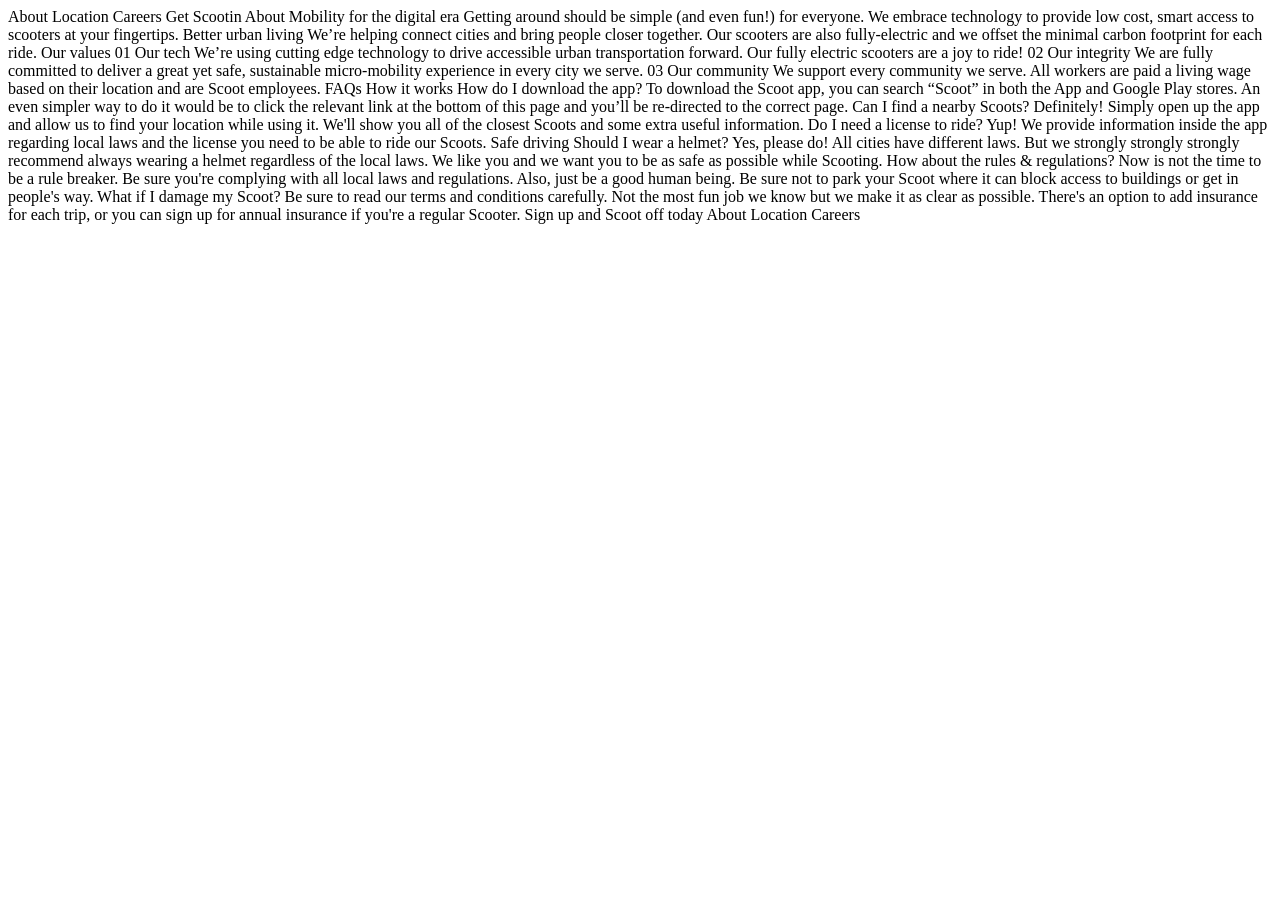
==== about.html @ 977e2e91 "Creating started files" ====
<!DOCTYPE html>
<html lang="en">
<head>
  <meta charset="UTF-8">
  <meta name="viewport" content="width=device-width, initial-scale=1.0">

  <link rel="icon" type="image/png" sizes="32x32" href="./images/favicon-32x32.png">
  
  <title>Frontend Mentor | Scoot About</title>
</head>
<body>

  About
  Location
  Careers

  Get Scootin



  About



  Mobility for the digital era

  Getting around should be simple (and even fun!) for everyone. We embrace technology to 
  provide low cost, smart access to scooters at your fingertips.

  Better urban living

  We’re helping connect cities and bring people closer together. Our scooters are also 
  fully-electric and we offset the minimal carbon footprint for each ride.



  Our values

  01
  Our tech
  We’re using cutting edge technology to drive accessible urban transportation forward. 
  Our fully electric scooters are a joy to ride!

  02
  Our integrity
  We are fully committed to deliver a great yet safe, sustainable micro-mobility experience 
  in every city we serve.

  03
  Our community
  We support every community we serve. All workers are paid a living wage based on their 
  location and are Scoot employees.



  FAQs

  How it works

  How do I download the app?

  To download the Scoot app, you can search “Scoot” in both the App and Google Play stores. 
  An even simpler way to do it would be to click the relevant link at the bottom of this 
  page and you’ll be re-directed to the correct page.

  Can I find a nearby Scoots?

  Definitely! Simply open up the app and allow us to find your location while using it. We'll 
  show you all of the closest Scoots and some extra useful information. 

  Do I need a license to ride?

  Yup! We provide information inside the app regarding local laws and the license you need to be 
  able to ride our Scoots.

  Safe driving

  Should I wear a helmet?

  Yes, please do! All cities have different laws. But we strongly strongly strongly recommend 
  always wearing a helmet regardless of the local laws. We like you and we want you to be as 
  safe as possible while Scooting.

  How about the rules & regulations?

  Now is not the time to be a rule breaker. Be sure you're complying with all local laws and 
  regulations. Also, just be a good human being. Be sure not to park your Scoot where it can 
  block access to buildings or get in people's way.

  What if I damage my Scoot?

  Be sure to read our terms and conditions carefully. Not the most fun job we know but we make 
  it as clear as possible. There's an option to add insurance for each trip, or you can sign 
  up for annual insurance if you're a regular Scooter.

  Sign up and Scoot off today



  About
  Location
  Careers

</body>
</html>
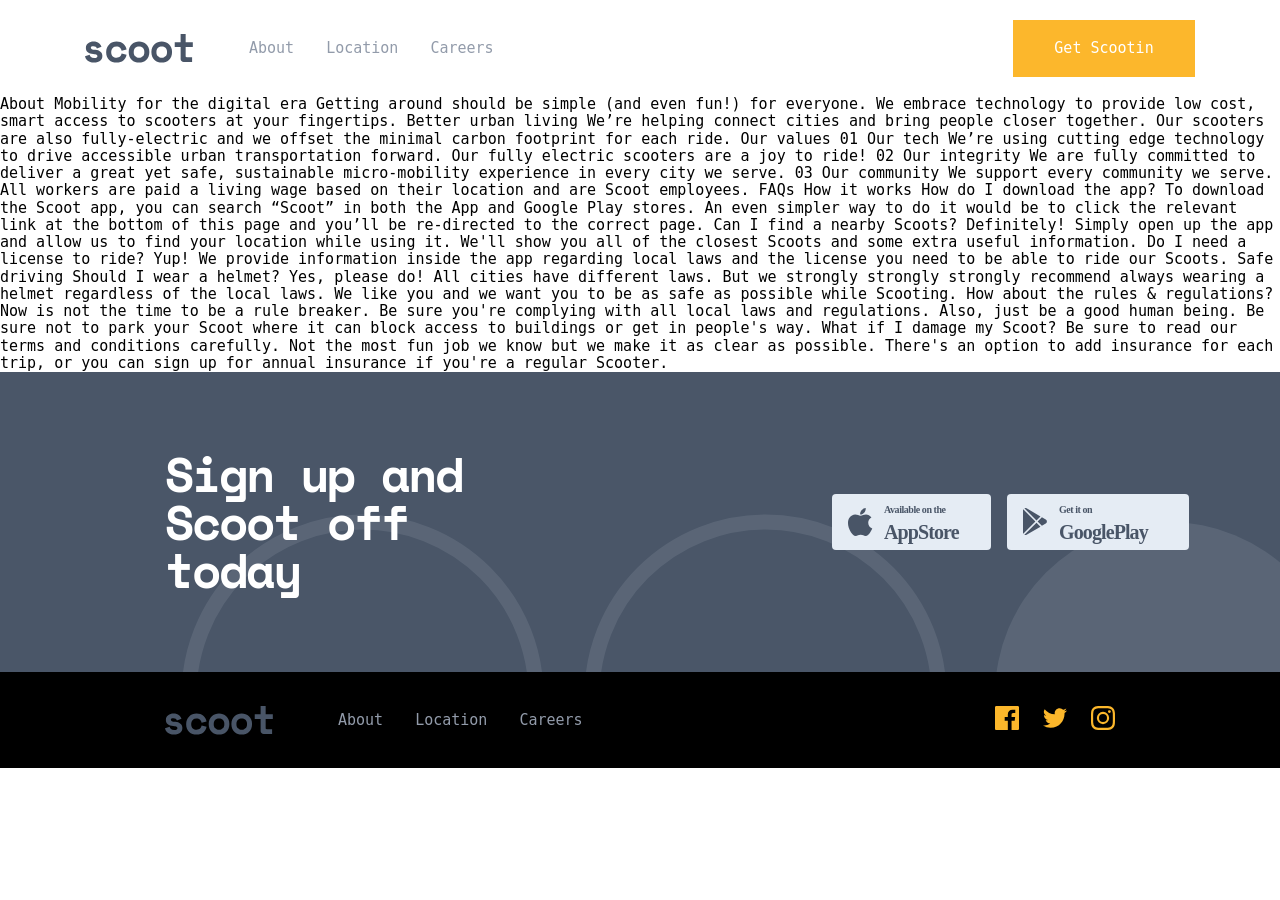
==== commit 0cae541f: "Created mobile version" ====
--- a/about.html
+++ b/about.html
@@ -1,105 +1,148 @@
-<!DOCTYPE html>
+<!doctype html>
 <html lang="en">
-<head>
-  <meta charset="UTF-8">
-  <meta name="viewport" content="width=device-width, initial-scale=1.0">
-
-  <link rel="icon" type="image/png" sizes="32x32" href="./images/favicon-32x32.png">
-  
-  <title>Frontend Mentor | Scoot About</title>
-</head>
-<body>
-
-  About
-  Location
-  Careers
-
-  Get Scootin
-
-
-
-  About
-
-
-
-  Mobility for the digital era
-
-  Getting around should be simple (and even fun!) for everyone. We embrace technology to 
-  provide low cost, smart access to scooters at your fingertips.
-
-  Better urban living
-
-  We’re helping connect cities and bring people closer together. Our scooters are also 
-  fully-electric and we offset the minimal carbon footprint for each ride.
-
-
-
-  Our values
-
-  01
-  Our tech
-  We’re using cutting edge technology to drive accessible urban transportation forward. 
-  Our fully electric scooters are a joy to ride!
-
-  02
-  Our integrity
-  We are fully committed to deliver a great yet safe, sustainable micro-mobility experience 
-  in every city we serve.
-
-  03
-  Our community
-  We support every community we serve. All workers are paid a living wage based on their 
-  location and are Scoot employees.
-
-
-
-  FAQs
-
-  How it works
-
-  How do I download the app?
-
-  To download the Scoot app, you can search “Scoot” in both the App and Google Play stores. 
-  An even simpler way to do it would be to click the relevant link at the bottom of this 
-  page and you’ll be re-directed to the correct page.
-
-  Can I find a nearby Scoots?
-
-  Definitely! Simply open up the app and allow us to find your location while using it. We'll 
-  show you all of the closest Scoots and some extra useful information. 
-
-  Do I need a license to ride?
-
-  Yup! We provide information inside the app regarding local laws and the license you need to be 
-  able to ride our Scoots.
-
-  Safe driving
-
-  Should I wear a helmet?
-
-  Yes, please do! All cities have different laws. But we strongly strongly strongly recommend 
-  always wearing a helmet regardless of the local laws. We like you and we want you to be as 
-  safe as possible while Scooting.
-
-  How about the rules & regulations?
-
-  Now is not the time to be a rule breaker. Be sure you're complying with all local laws and 
-  regulations. Also, just be a good human being. Be sure not to park your Scoot where it can 
-  block access to buildings or get in people's way.
-
-  What if I damage my Scoot?
-
-  Be sure to read our terms and conditions carefully. Not the most fun job we know but we make 
-  it as clear as possible. There's an option to add insurance for each trip, or you can sign 
-  up for annual insurance if you're a regular Scooter.
-
-  Sign up and Scoot off today
-
-
-
-  About
-  Location
-  Careers
-
-</body>
-</html>+  <head>
+    <meta charset="UTF-8" />
+    <meta name="viewport" content="width=device-width, initial-scale=1.0" />
+    <link
+      rel="icon"
+      type="image/png"
+      sizes="32x32"
+      href="./images/favicon-32x32.png"
+    />
+    <link rel="preconnect" href="https://fonts.googleapis.com" />
+    <link rel="preconnect" href="https://fonts.gstatic.com" crossorigin />
+    <link
+      href="https://fonts.googleapis.com/css2?family=Lexend+Deca:wght@100..900&family=Space+Mono:wght@700&display=swap"
+      rel="stylesheet"
+    />
+    <link
+      rel="icon"
+      type="image/png"
+      sizes="32x32"
+      href="./images/favicon-32x32.png"
+    />
+    <link rel="stylesheet" href="./css/normalize.css" />
+    <link rel="stylesheet" href="./css/style.css" />
+    <title>Frontend Mentor | Scoot About</title>
+  </head>
+  <body>
+    <header class="header container">
+      <button
+        id="open__button"
+        aria-label="open sidebar"
+        aria-expanded="false"
+        aria-controls="navbar"
+      >
+        <svg xmlns="http://www.w3.org/2000/svg" width="20" height="16">
+          <g fill="#FCB72B" fill-rule="evenodd">
+            <path
+              d="M0 0h19.692v3.692H0zM0 6.154h19.692v3.692H0zM0 12.308h19.692V16H0z"
+            />
+          </g>
+        </svg>
+      </button>
+      <button id="close__button" aria-label="close sidebar">
+        <svg xmlns="http://www.w3.org/2000/svg" width="18" height="18">
+          <g fill="#FCB72B" fill-rule="evenodd">
+            <path d="M3.19.733l13.923 13.924-2.61 2.61L.579 3.343z" />
+            <path d="M.579 14.657L14.503.733l2.61 2.61L3.19 17.267z" />
+          </g>
+        </svg>
+      </button>
+      <div class="header__logo">
+        <a href="index.html"
+          ><img src="./assets/logo.svg" alt="logo scoot"
+        /></a>
+      </div>
+      <nav id="navbar">
+        <ul>
+          <li><a href="about.html">About</a></li>
+          <li><a href="locations.html">Location</a></li>
+          <li><a href="careers.html">Careers</a></li>
+        </ul>
+        <button class="primary__btn">Get Scootin</button>
+      </nav>
+      <div id="overlay" aria-hidden="true"></div>
+    </header>
+    <main class="main">
+      About Mobility for the digital era Getting around should be simple (and
+      even fun!) for everyone. We embrace technology to provide low cost, smart
+      access to scooters at your fingertips. Better urban living We’re helping
+      connect cities and bring people closer together. Our scooters are also
+      fully-electric and we offset the minimal carbon footprint for each ride.
+      Our values 01 Our tech We’re using cutting edge technology to drive
+      accessible urban transportation forward. Our fully electric scooters are a
+      joy to ride! 02 Our integrity We are fully committed to deliver a great
+      yet safe, sustainable micro-mobility experience in every city we serve. 03
+      Our community We support every community we serve. All workers are paid a
+      living wage based on their location and are Scoot employees. FAQs How it
+      works How do I download the app? To download the Scoot app, you can search
+      “Scoot” in both the App and Google Play stores. An even simpler way to do
+      it would be to click the relevant link at the bottom of this page and
+      you’ll be re-directed to the correct page. Can I find a nearby Scoots?
+      Definitely! Simply open up the app and allow us to find your location
+      while using it. We'll show you all of the closest Scoots and some extra
+      useful information. Do I need a license to ride? Yup! We provide
+      information inside the app regarding local laws and the license you need
+      to be able to ride our Scoots. Safe driving Should I wear a helmet? Yes,
+      please do! All cities have different laws. But we strongly strongly
+      strongly recommend always wearing a helmet regardless of the local laws.
+      We like you and we want you to be as safe as possible while Scooting. How
+      about the rules & regulations? Now is not the time to be a rule breaker.
+      Be sure you're complying with all local laws and regulations. Also, just
+      be a good human being. Be sure not to park your Scoot where it can block
+      access to buildings or get in people's way. What if I damage my Scoot? Be
+      sure to read our terms and conditions carefully. Not the most fun job we
+      know but we make it as clear as possible. There's an option to add
+      insurance for each trip, or you can sign up for annual insurance if you're
+      a regular Scooter.
+      <section class="sign">
+        <h2>Sign up and Scoot off today</h2>
+        <div class="sign__images">
+          <img src="./assets/icons/app-store.svg" alt="app store" />
+          <img src="./assets/icons/google-play.svg" alt="google play" />
+        </div>
+      </section>
+    </main>
+    <footer class="footer">
+      <div class="footer__container">
+        <div class="footer__logo">
+          <a href="index.html"
+            ><img src="./assets/logo.svg" alt="logo scoot"
+          /></a>
+        </div>
+        <nav>
+          <ul>
+            <li><a href="about.html">About</a></li>
+            <li><a href="locations.html">Location</a></li>
+            <li><a href="careers.html">Careers</a></li>
+          </ul>
+        </nav>
+      </div>
+      <div class="footer__social">
+        <a href="#">
+          <svg xmlns="http://www.w3.org/2000/svg" width="24" height="24">
+            <path
+              fill="#FCB72B"
+              d="M22.675 0H1.325C.593 0 0 .593 0 1.325v21.351C0 23.407.593 24 1.325 24H12.82v-9.294H9.692v-3.622h3.128V8.413c0-3.1 1.893-4.788 4.659-4.788 1.325 0 2.463.099 2.795.143v3.24l-1.918.001c-1.504 0-1.795.715-1.795 1.763v2.313h3.587l-.467 3.622h-3.12V24h6.116c.73 0 1.323-.593 1.323-1.325V1.325C24 .593 23.407 0 22.675 0z"
+            /></svg
+        ></a>
+        <a href="#"
+          ><svg xmlns="http://www.w3.org/2000/svg" width="24" height="20">
+            <path
+              fill="#FCB72B"
+              d="M24 2.557a9.83 9.83 0 01-2.828.775A4.932 4.932 0 0023.337.608a9.864 9.864 0 01-3.127 1.195A4.916 4.916 0 0016.616.248c-3.179 0-5.515 2.966-4.797 6.045A13.978 13.978 0 011.671 1.149a4.93 4.93 0 001.523 6.574 4.903 4.903 0 01-2.229-.616c-.054 2.281 1.581 4.415 3.949 4.89a4.935 4.935 0 01-2.224.084 4.928 4.928 0 004.6 3.419A9.9 9.9 0 010 17.54a13.94 13.94 0 007.548 2.212c9.142 0 14.307-7.721 13.995-14.646A10.025 10.025 0 0024 2.557z"
+            /></svg
+        ></a>
+        <a href="#"
+          ><svg xmlns="http://www.w3.org/2000/svg" width="24" height="24">
+            <path
+              fill="#FCB72B"
+              d="M12 2.163c3.204 0 3.584.012 4.85.07 3.252.148 4.771 1.691 4.919 4.919.058 1.265.069 1.645.069 4.849 0 3.205-.012 3.584-.069 4.849-.149 3.225-1.664 4.771-4.919 4.919-1.266.058-1.644.07-4.85.07-3.204 0-3.584-.012-4.849-.07-3.26-.149-4.771-1.699-4.919-4.92-.058-1.265-.07-1.644-.07-4.849 0-3.204.013-3.583.07-4.849.149-3.227 1.664-4.771 4.919-4.919 1.266-.057 1.645-.069 4.849-.069zM12 0C8.741 0 8.333.014 7.053.072 2.695.272.273 2.69.073 7.052.014 8.333 0 8.741 0 12c0 3.259.014 3.668.072 4.948.2 4.358 2.618 6.78 6.98 6.98C8.333 23.986 8.741 24 12 24c3.259 0 3.668-.014 4.948-.072 4.354-.2 6.782-2.618 6.979-6.98.059-1.28.073-1.689.073-4.948 0-3.259-.014-3.667-.072-4.947-.196-4.354-2.617-6.78-6.979-6.98C15.668.014 15.259 0 12 0zm0 5.838a6.162 6.162 0 100 12.324 6.162 6.162 0 000-12.324zM12 16a4 4 0 110-8 4 4 0 010 8zm6.406-11.845a1.44 1.44 0 100 2.881 1.44 1.44 0 000-2.881z"
+            /></svg
+        ></a>
+      </div>
+    </footer>
+    <script src="app.js" defer></script>
+  </body>
+</html>
--- a/css/style.css
+++ b/css/style.css
@@ -0,0 +1,716 @@
+:root {
+  --neutral-0: hsl(0, 0%, 100%);
+  --neutral-300: hsl(0, 0%, 85%);
+  --neutral-950: hsl(0, 0%, 0%);
+  --slate-50: hsl(214, 37%, 96%);
+  --slate-100: hsl(212, 41%, 93%);
+  --slate-400: hsl(217, 12%, 62%);
+  --slate-600: hsl(216, 17%, 35%);
+  --slate-700: hsl(215, 14%, 23%);
+  --amber-50: hsl(39, 100%, 94%);
+  --amber-40: hsl(40, 97%, 58%);
+  --navy: hsl(223, 31%, 27%);
+}
+.space-mono-bold {
+  font-family: "Space Mono", monospace;
+  font-weight: 700;
+  font-style: normal;
+}
+.lexend-deca-regular {
+  font-family: "Lexend Deca", sans-serif;
+  font-optical-sizing: auto;
+  font-weight: 400;
+  font-style: normal;
+}
+html {
+  box-sizing: border-box;
+}
+*,
+::after,
+::before {
+  box-sizing: inherit;
+}
+body {
+  margin: 0;
+  padding: 0;
+  font-family: "Space Mono", monospace;
+  background: var(--neutral-0);
+  font-size: 0.9375rem;
+}
+img {
+  /* To keep the width of the image from going beyond the screen */
+  max-width: 100%;
+  display: block;
+}
+ul {
+  margin-block: 0;
+  padding-inline-start: 0;
+}
+body,
+h1,
+h2,
+h3,
+h4,
+h5,
+h6,
+p {
+  margin: 0;
+}
+button {
+  padding: 0;
+  border: none;
+  outline: none;
+  background: transparent;
+  cursor: pointer;
+}
+li {
+  list-style-type: none;
+}
+a {
+  text-decoration: none;
+}
+h2 {
+  font-size: clamp(32px, calc(1rem + 4.6vw), 48px);
+  line-height: 100%;
+  letter-spacing: -2px;
+}
+.container {
+  box-sizing: border-box;
+  max-width: 1130px;
+  margin-inline: auto;
+  padding-inline: 10px;
+}
+.primary__btn {
+  width: 182px;
+  height: 57px;
+  display: flex;
+  flex-direction: row;
+  justify-content: center;
+  align-items: center;
+  background: var(--amber-40);
+  font-size: 15px;
+  line-height: 165%;
+  color: var(--neutral-0);
+  transition:
+    border 450ms ease-in-out,
+    background 450ms ease,
+    color 450ms ease-in;
+  &:hover {
+    border: 3px solid var(--amber-40);
+    background: transparent;
+    color: var(--amber-40);
+  }
+}
+.header {
+  display: flex;
+  align-items: center;
+  column-gap: 56px;
+  padding-block: 19.5px;
+  #open__button,
+  #close__button {
+    display: none;
+  }
+  nav {
+    display: flex;
+    align-items: center;
+    /* заставит навигацию занять все свободное место */
+    flex-grow: 1;
+    ul {
+      list-style: none;
+      display: flex;
+      align-items: center;
+      column-gap: 32px;
+      a {
+        line-height: 165%;
+        color: var(--slate-400);
+        transition: color 350ms ease-in-out;
+        &:hover {
+          color: var(--amber-40);
+        }
+      }
+    }
+    .primary__btn {
+      margin-inline-start: auto;
+    }
+  }
+  #overlay {
+    background: var(--slate-700);
+    opacity: 0.8;
+    position: fixed;
+    inset: 0;
+    z-index: 9;
+    display: none;
+  }
+}
+.main {
+  .hero {
+    max-width: 1440px;
+    min-height: 650px;
+    margin-inline: auto;
+    display: grid;
+    /* Заставляем картинку и контент занимать
+    одну и ту же область друг над другом */
+    grid-template-areas: "hero";
+    position: relative;
+    overflow: hidden;
+    &::after {
+      position: absolute;
+      content: "";
+      background-image: url("../assets/patterns/white-circles.svg");
+      background-repeat: no-repeat;
+      width: 452px;
+      height: 151px;
+      bottom: 100px;
+      right: -255px;
+    }
+    picture {
+      grid-area: hero;
+      width: 100%;
+      height: 100%;
+      img {
+        width: 100%;
+        height: 100%;
+        object-fit: cover;
+      }
+    }
+    div {
+      grid-area: hero;
+      width: 500px;
+      /* контент всегда поверх картинки */
+      z-index: 2;
+      text-align: start;
+      color: var(--neutral-0);
+      margin: 150px 0 150px 165px;
+      position: relative;
+      &::before {
+        position: absolute;
+        content: "";
+        background-image: url("../assets/patterns/line.svg");
+        width: 203px;
+        height: 15px;
+        bottom: 150px;
+        left: -165px;
+      }
+      &::after {
+        position: absolute;
+        content: "";
+        background-image: url("../assets/patterns/right-arrow.svg");
+        width: 452px;
+        height: 151px;
+        bottom: 20px;
+        left: 560px;
+      }
+      h1 {
+        font-size: clamp(40px, calc(0.592rem + 4.588vw), 56px);
+        line-height: 100%;
+        letter-spacing: -2.5px;
+        margin-block-end: 40px;
+      }
+      p {
+        width: 500px;
+        line-height: 165%;
+        padding-inline-start: 95px;
+        margin-block-end: 40px;
+      }
+      .primary__btn {
+        margin-inline-start: 95px;
+      }
+    }
+  }
+  .services {
+    margin-block: 160px 203px;
+    position: relative;
+    &::after {
+      position: absolute;
+      content: "";
+      width: 975px;
+      height: 15px;
+      background-color: var(--slate-100);
+      top: 40px;
+      left: 0;
+    }
+    .services__block {
+      display: flex;
+      align-items: center;
+      column-gap: 30px;
+      li {
+        width: 350px;
+        min-height: 288px;
+        display: flex;
+        flex-direction: column;
+        align-items: flex-start;
+        row-gap: 40px;
+        z-index: 2;
+        div {
+          h4 {
+            font-size: 24px;
+            line-height: 115%;
+            letter-spacing: -1px;
+            color: var(--slate-600);
+            margin-block-end: 24px;
+          }
+          p {
+            line-height: 165%;
+            color: var(--slate-400);
+          }
+        }
+      }
+    }
+  }
+  .functions {
+    max-width: 1440px;
+    width: 100%;
+    margin: 0 auto 160px auto;
+    display: flex;
+    flex-direction: column;
+    row-gap: 160px;
+    .functions-content {
+      h2 {
+        color: var(--slate-600);
+        margin-block-end: 24px;
+      }
+      p {
+        line-height: 165%;
+        color: var(--slate-400);
+        margin-block-end: 40px;
+      }
+    }
+    img {
+      width: 445px;
+      height: 445px;
+      border-radius: 50%;
+    }
+    .functions__app {
+      position: relative;
+      background-image: url("../assets/patterns/circle.svg");
+      background-repeat: no-repeat;
+      background-position: 135% 50%;
+      overflow: hidden;
+      &::after {
+        position: absolute;
+        content: "";
+        width: 734px;
+        height: 138px;
+        background-image: url("../assets/patterns/left-downward-arrow.svg");
+        background-repeat: no-repeat;
+        bottom: 20px;
+        right: 0;
+      }
+      .functions__app-content {
+        display: flex;
+        align-items: center;
+        flex-direction: row-reverse;
+        column-gap: 220px;
+      }
+    }
+    .functions__coming {
+      position: relative;
+      background-image: url("../assets/patterns/circle.svg");
+      background-repeat: no-repeat;
+      background-position: -35% 50%;
+      overflow: hidden;
+      &::before {
+        position: absolute;
+        content: "";
+        width: 735px;
+        height: 138px;
+        background-image: url("../assets/patterns/right-arrow.svg");
+        background-repeat: no-repeat;
+        top: 0;
+        left: -105px;
+      }
+      .functions__coming-content {
+        display: flex;
+        align-items: center;
+        column-gap: 220px;
+      }
+    }
+    .functions__payments {
+      position: relative;
+      background-image: url("../assets/patterns/circle.svg");
+      background-repeat: no-repeat;
+      background-position: 135% 50%;
+      overflow: hidden;
+      &::before {
+        position: absolute;
+        content: "";
+        width: 741px;
+        height: 151px;
+        background-image: url("../assets/patterns/left-downward-arrow.svg");
+        background-repeat: no-repeat;
+        top: 75px;
+        right: -380px;
+      }
+      .functions__payments-content {
+        display: flex;
+        align-items: center;
+        flex-direction: row-reverse;
+        column-gap: 220px;
+      }
+    }
+  }
+  .sign {
+    max-width: 1440px;
+    width: 100%;
+    margin: 0 auto;
+    display: flex;
+    align-items: center;
+    column-gap: 338px;
+    height: 300px;
+    background-color: var(--slate-600);
+    padding-inline: 165px;
+    background-image: url("../assets/patterns/semi-circles.svg");
+    background-repeat: no-repeat;
+    background-position: 150% 100%;
+    h2 {
+      width: 415px;
+      color: var(--neutral-0);
+    }
+    .sign__images {
+      display: flex;
+      align-items: center;
+      column-gap: 16px;
+    }
+  }
+}
+.footer {
+  max-width: 1440px;
+  width: 100%;
+  margin: 0 auto;
+  background-color: var(--neutral-950);
+  display: flex;
+  align-items: center;
+  justify-content: space-between;
+  padding-block: 33.72px;
+  padding-inline: 165px;
+  .footer__container {
+    display: flex;
+    align-items: center;
+    column-gap: 65px;
+    ul {
+      display: flex;
+      align-items: center;
+      column-gap: 32px;
+      a {
+        line-height: 165%;
+        color: var(--slate-400);
+        transition: color 350ms ease-in-out;
+        &:hover {
+          color: var(--amber-40);
+        }
+      }
+    }
+  }
+  .footer__social {
+    display: flex;
+    align-items: center;
+    column-gap: 24px;
+  }
+}
+/* 768px */
+@media (max-width: 48rem) {
+  .container {
+    max-width: 709px;
+  }
+  .main {
+    .hero {
+      &::after {
+        bottom: -45px;
+      }
+      picture {
+        width: 768px;
+        height: 650px;
+        img {
+          width: 768px;
+          height: 650px;
+        }
+      }
+      div {
+        margin: 0;
+        align-self: center;
+        justify-self: center;
+        &::before {
+          display: none;
+        }
+        &::after {
+          left: -250px;
+          bottom: -160px;
+        }
+        h1 {
+          text-align: center;
+          margin-block-end: 24px;
+        }
+        p {
+          max-width: 573px;
+          text-align: center;
+          padding-inline-start: 0;
+          margin-block-end: 32px;
+        }
+        .primary__btn {
+          margin-inline: auto;
+        }
+      }
+    }
+    .services {
+      margin: 0;
+      padding-block: 122px 129px;
+      &::after {
+        width: 15px;
+        height: 513px;
+        left: 125px;
+        top: 0;
+      }
+      .services__block {
+        flex-direction: column;
+        gap: 40px 0;
+        li {
+          width: 573px;
+          min-height: 127px;
+          flex-direction: row;
+          gap: 0 80px;
+        }
+      }
+    }
+    .functions {
+      row-gap: 125px;
+      .functions-content {
+        max-width: 573px;
+        text-align: center;
+        h2 {
+          margin-block-end: 40px;
+        }
+        .primary__btn {
+          margin: 0 auto;
+        }
+      }
+      .functions__app {
+        background-position: 215% 0;
+        &::after {
+          bottom: 0;
+          top: 300px;
+        }
+        .functions__app-content {
+          flex-direction: column;
+          gap: 64px 0;
+        }
+      }
+      .functions__coming {
+        background-position: -125% 0;
+        .functions__coming-content {
+          flex-direction: column;
+          gap: 64px 0;
+        }
+      }
+      .functions__payments {
+        background-position: 215% 0;
+        .functions__payments-content {
+          flex-direction: column;
+          gap: 64px 0;
+        }
+      }
+    }
+    .sign {
+      flex-direction: column;
+      gap: 40px 0;
+      padding-block: 54px;
+      background-position: 50% 100%;
+      h2 {
+        text-align: center;
+      }
+    }
+  }
+  .footer {
+    padding-inline: 39.5px;
+    .footer__container {
+      column-gap: 59px;
+    }
+  }
+}
+/* 420px */
+@media (max-width: 26.25rem) {
+  .container {
+    max-width: 331px;
+  }
+  .header {
+    /* display: flex;
+    justify-content: space-between;
+    align-items: center;
+    column-gap: 0; */
+    column-gap: 0;
+    /* position: relative;
+    z-index: 11; */
+    #open__button {
+      display: block;
+      /* Занимает 1 часть пространства слева */
+      /* flex: 1; */
+      /* Становится первым визуально */
+      /* order: 1; */
+      /* Выравнивание иконки внутри своей зоны */
+      /* text-align: left; */
+      /* background: none; */
+      /* border: none; */
+    }
+    .header__logo {
+      /* Занимает 1 часть пространства по центру */
+      flex: 1;
+      /* Становится вторым визуально */
+      /* order: 2; */
+      display: flex;
+      /* Центрируем само лого внутри зоны */
+      justify-content: center;
+    }
+    nav {
+      position: fixed;
+      top: 0;
+      left: -100%;
+      /* right: -100%; */
+      flex-direction: column;
+      /* Чтобы элементы могли растягиваться по ширине */
+      align-items: stretch;
+      /* Пример высоты за вычетом шапки */
+      height: 600px;
+      padding: 60px 32px 24px;
+      z-index: 10;
+      background: var(--slate-700);
+      ul {
+        flex-direction: column;
+        gap: 24px 0;
+        align-items: flex-start;
+        li {
+          a {
+            font-size: 18px;
+            line-height: 135%;
+            letter-spacing: -0.803571px;
+            color: var(--slate-100);
+          }
+        }
+      }
+      .primary__btn {
+        width: 152px;
+        /* Сбрасываем горизонтальный авто-отступ */
+        margin-inline-start: 0;
+        /* Толкает кнопку к самому низу мобильного меню */
+        margin-block-start: auto;
+        /* Центрируем кнопку по горизонтали, если нужно */
+        margin-inline: auto;
+      }
+    }
+    nav.show {
+      top: 68px;
+      left: 0;
+      & ~ #overlay {
+        height: 600px;
+        margin-block-start: 68px;
+        display: block;
+      }
+    }
+    #open__button:has(~ .show) {
+      display: none;
+    }
+    #close__button:has(~ .show) {
+      display: block;
+      /* margin-inline-end: auto; */
+    }
+  }
+  .main {
+    .hero {
+      &::after {
+        display: none;
+      }
+      picture {
+        width: 375px;
+        img {
+          width: 375px;
+        }
+      }
+      div {
+        &::after {
+          left: -330px;
+          bottom: -140px;
+        }
+      }
+    }
+    .services {
+      padding-block: 116px 114px;
+      &::after {
+        display: none;
+      }
+      .services__block {
+        row-gap: 48px;
+        li {
+          width: 311px;
+          align-items: center;
+          flex-direction: column;
+          img {
+            width: 56px;
+            height: 56px;
+            margin-block-end: 24px;
+          }
+          div {
+            text-align: center;
+            h4 {
+              margin-block-end: 30px;
+            }
+          }
+        }
+      }
+    }
+    .functions {
+      row-gap: 56px;
+      margin-block-end: 116px;
+      img {
+        width: 311px;
+        height: 311px;
+      }
+      .functions-content {
+        h2 {
+          margin-block-end: 32px;
+        }
+        p {
+          margin-block-end: 32px;
+        }
+      }
+      .functions__app {
+        background-image: none;
+        &::after {
+          right: 0;
+          left: 40px;
+          top: 170px;
+        }
+      }
+      .functions__coming {
+        background-image: none;
+        &::before {
+          left: -195px;
+        }
+      }
+      .functions__payments {
+        background-image: none;
+        &::before {
+          top: 5px;
+          right: -485px;
+        }
+      }
+    }
+    .sign {
+      height: 320px;
+      background-position: 80% 100%;
+      padding-inline: 0;
+      h2 {
+        width: 311px;
+      }
+    }
+  }
+  .footer {
+    flex-direction: column;
+    row-gap: 88px;
+    .footer__container {
+      flex-direction: column;
+      gap: 44px 0;
+      ul {
+        flex-direction: column;
+        gap: 16px 0;
+      }
+    }
+  }
+}
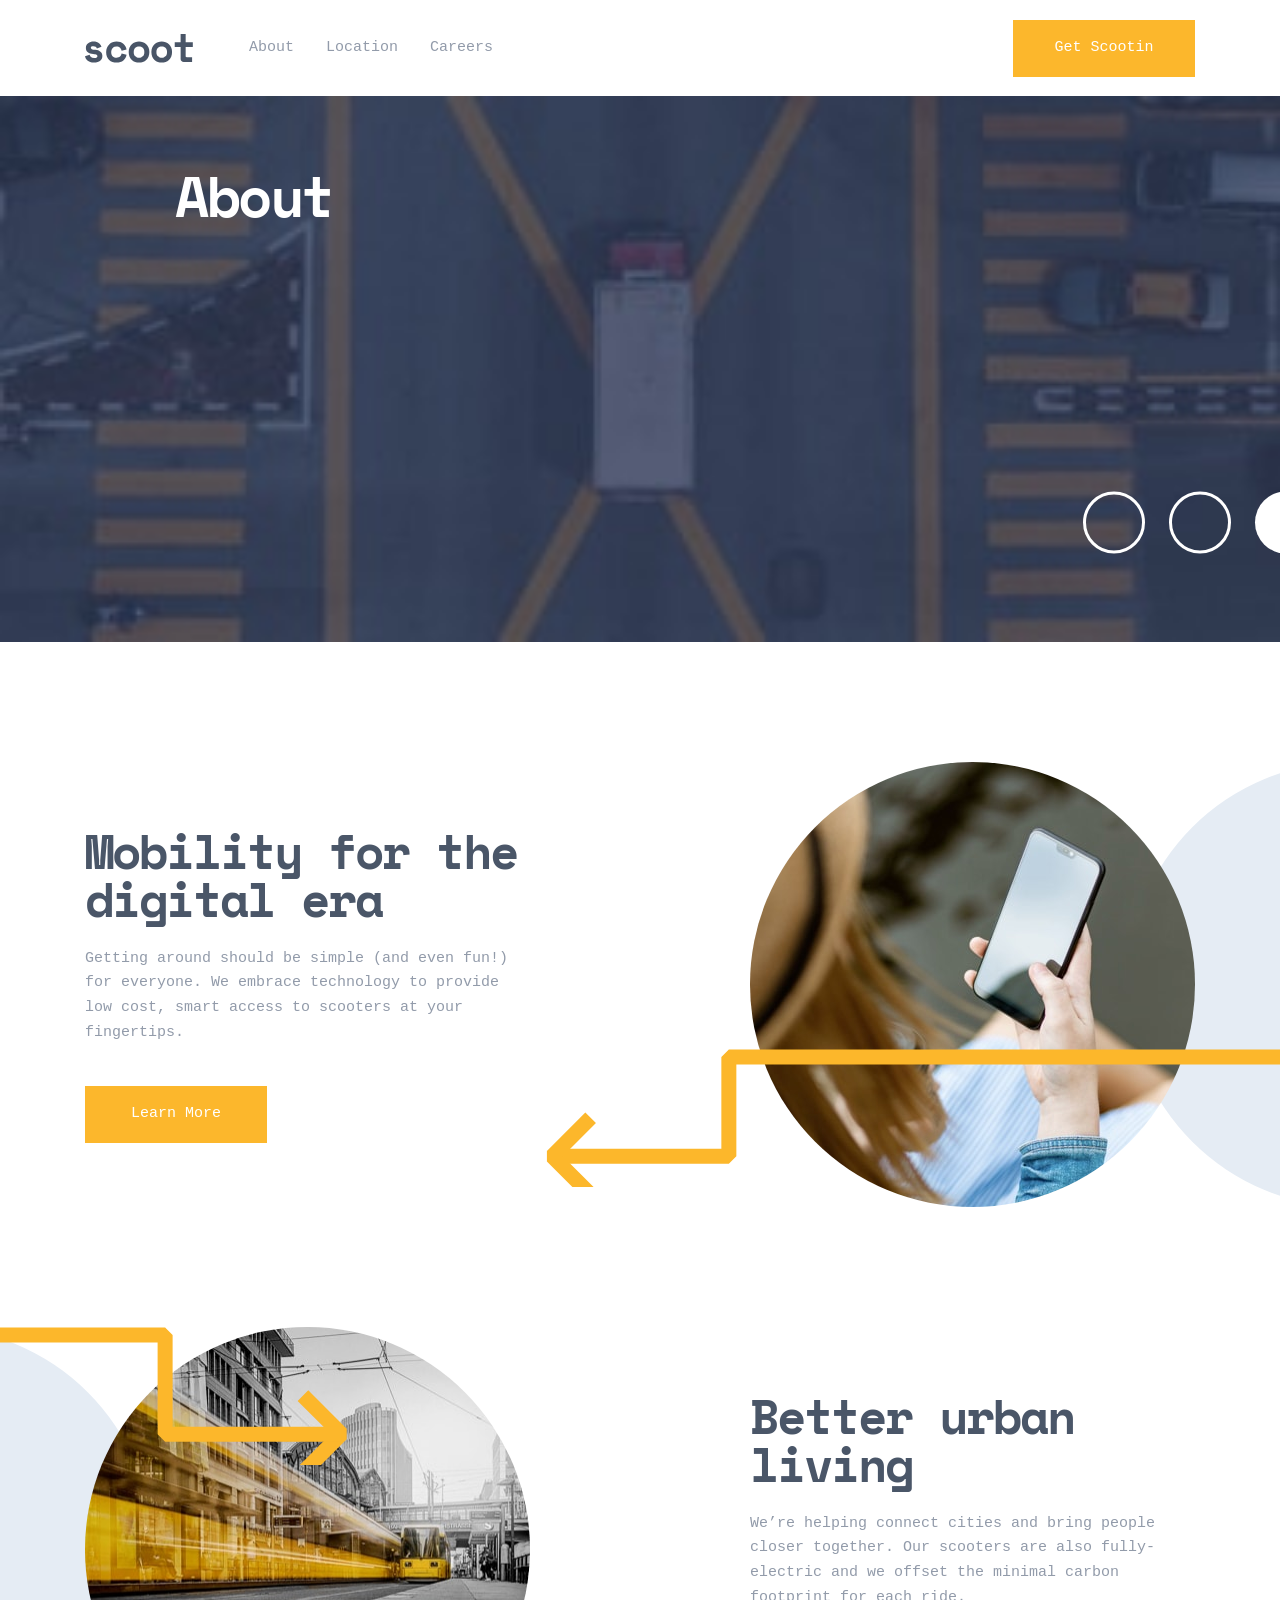
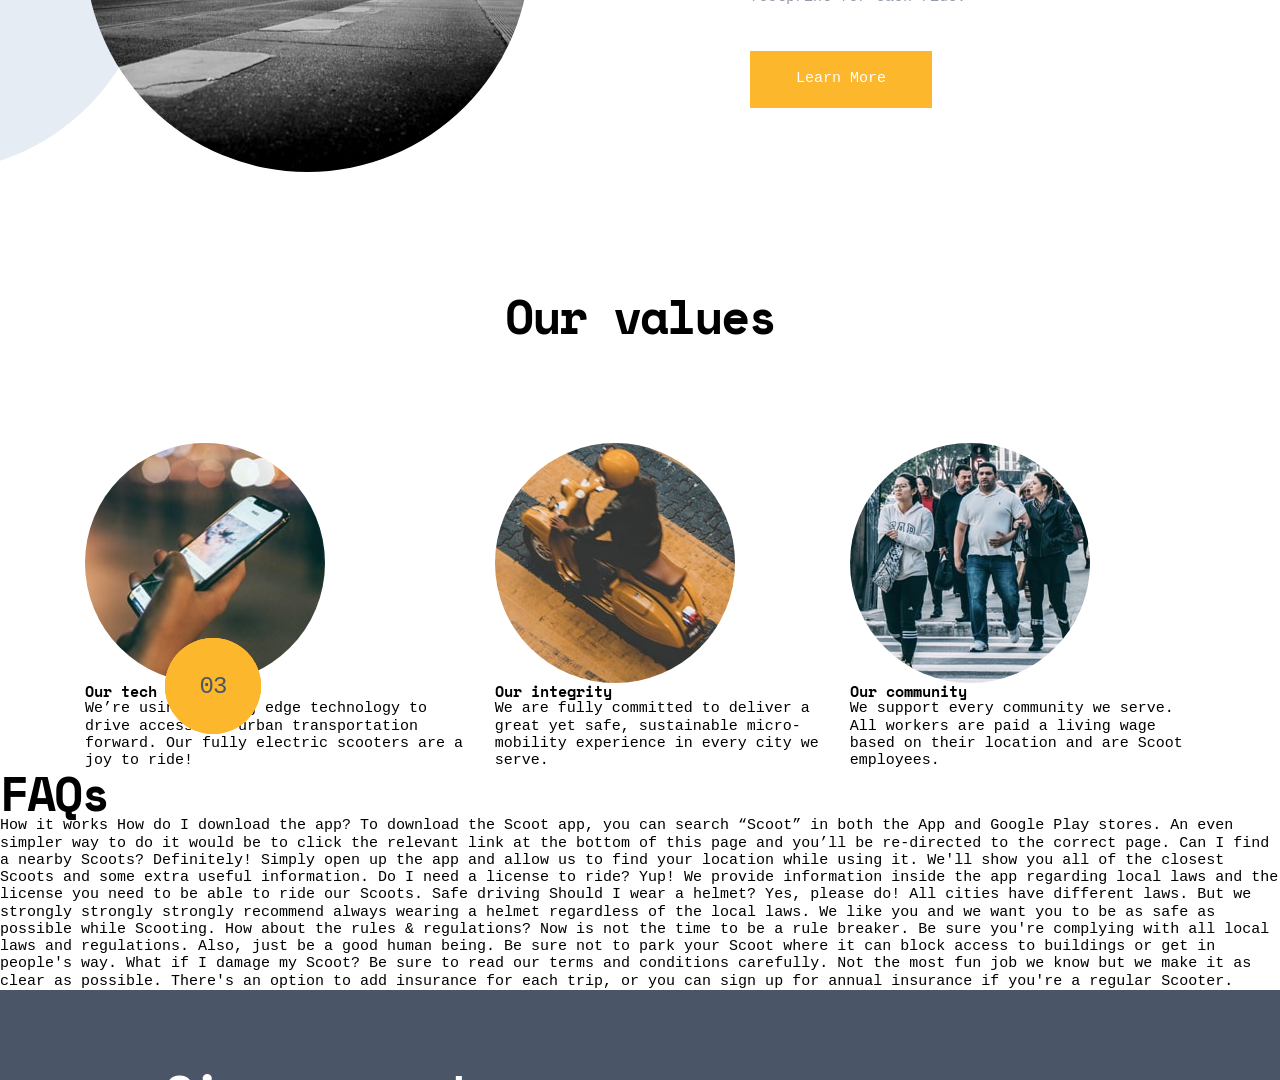
==== commit 41d35a73: "Started about pages" ====
--- a/about.html
+++ b/about.html
@@ -65,37 +65,106 @@
       <div id="overlay" aria-hidden="true"></div>
     </header>
     <main class="main">
-      About Mobility for the digital era Getting around should be simple (and
-      even fun!) for everyone. We embrace technology to provide low cost, smart
-      access to scooters at your fingertips. Better urban living We’re helping
-      connect cities and bring people closer together. Our scooters are also
-      fully-electric and we offset the minimal carbon footprint for each ride.
-      Our values 01 Our tech We’re using cutting edge technology to drive
-      accessible urban transportation forward. Our fully electric scooters are a
-      joy to ride! 02 Our integrity We are fully committed to deliver a great
-      yet safe, sustainable micro-mobility experience in every city we serve. 03
-      Our community We support every community we serve. All workers are paid a
-      living wage based on their location and are Scoot employees. FAQs How it
-      works How do I download the app? To download the Scoot app, you can search
-      “Scoot” in both the App and Google Play stores. An even simpler way to do
-      it would be to click the relevant link at the bottom of this page and
-      you’ll be re-directed to the correct page. Can I find a nearby Scoots?
-      Definitely! Simply open up the app and allow us to find your location
-      while using it. We'll show you all of the closest Scoots and some extra
-      useful information. Do I need a license to ride? Yup! We provide
-      information inside the app regarding local laws and the license you need
-      to be able to ride our Scoots. Safe driving Should I wear a helmet? Yes,
-      please do! All cities have different laws. But we strongly strongly
-      strongly recommend always wearing a helmet regardless of the local laws.
-      We like you and we want you to be as safe as possible while Scooting. How
-      about the rules & regulations? Now is not the time to be a rule breaker.
-      Be sure you're complying with all local laws and regulations. Also, just
-      be a good human being. Be sure not to park your Scoot where it can block
-      access to buildings or get in people's way. What if I damage my Scoot? Be
-      sure to read our terms and conditions carefully. Not the most fun job we
-      know but we make it as clear as possible. There's an option to add
-      insurance for each trip, or you can sign up for annual insurance if you're
-      a regular Scooter.
+      <section class="hero-about">
+        <picture>
+          <source
+            media="(max-width: 440px)"
+            srcset="./assets/images/about-hero-mobile.jpg"
+          />
+          <source
+            media="(max-width: 768px)"
+            srcset="./assets/images/about-hero-tablet.jpg"
+          />
+          <img src="./assets/images/about-hero-desktop.jpg" alt="home hero" />
+        </picture>
+        <div class="container">
+          <h1>About</h1>
+        </div>
+      </section>
+      <section class="functions-about">
+        <div class="functions__app">
+          <div class="functions__app-content container">
+            <img src="./assets/images/digital-era.jpg" alt="images digital era" />
+            <div class="functions-content">
+              <h2>Mobility for the digital era</h2>
+              <p>
+                Getting around should be simple (and even fun!) for everyone. We
+                embrace technology to provide low cost, smart access to scooters
+                at your fingertips.
+              </p>
+              <button class="primary__btn">Learn More</button>
+            </div>
+          </div>
+        </div>
+        <div class="functions__coming">
+          <div class="functions__coming-content container">
+            <img src="./assets/images/better-living.jpg" alt="image better living" />
+            <div class="functions-content">
+              <h2>Better urban living</h2>
+              <p>
+                We’re helping connect cities and bring people closer
+      together. Our scooters are also fully-electric and we offset the minimal
+      carbon footprint for each ride.
+              </p>
+              <button class="primary__btn">Learn More</button>
+            </div>
+          </div>
+        </div>
+      </section>
+      <section class="our container">
+        <h2>Our values</h2>
+        <div class="our__block">
+          <div>
+            <img src="./assets/images/our-tech.jpg" alt="our tech">
+            <span>01</span>
+            <h4>Our tech</h4>
+            <p>We’re using cutting
+      edge technology to drive accessible urban transportation forward. Our
+      fully electric scooters are a joy to ride!</p>
+          </div>
+          <div>
+            <img src="./assets/images/our-integrity.jpg" alt="our integrity">
+            <span>02</span>
+            <h4>Our integrity</h4>
+            <p>We are fully
+      committed to deliver a great yet safe, sustainable micro-mobility
+      experience in every city we serve.</p>
+          </div>
+          <div>
+            <img src="./assets/images/our-community.jpg" alt="our community">
+            <span>03</span>
+            <h4>Our community</h4>
+            <p>We support every
+      community we serve. All workers are paid a living wage based on their
+      location and are Scoot employees.</p>
+          </div>          
+        </div>
+      </section>
+      <section>
+        <h2>FAQs</h2>
+         How it works How do I download the
+      app? To download the Scoot app, you can search “Scoot” in both the App and
+      Google Play stores. An even simpler way to do it would be to click the
+      relevant link at the bottom of this page and you’ll be re-directed to the
+      correct page. Can I find a nearby Scoots? Definitely! Simply open up the
+      app and allow us to find your location while using it. We'll show you all
+      of the closest Scoots and some extra useful information. Do I need a
+      license to ride? Yup! We provide information inside the app regarding
+      local laws and the license you need to be able to ride our Scoots. Safe
+      driving Should I wear a helmet? Yes, please do! All cities have different
+      laws. But we strongly strongly strongly recommend always wearing a helmet
+      regardless of the local laws. We like you and we want you to be as safe as
+      possible while Scooting. How about the rules & regulations? Now is not the
+      time to be a rule breaker. Be sure you're complying with all local laws
+      and regulations. Also, just be a good human being. Be sure not to park
+      your Scoot where it can block access to buildings or get in people's way.
+      What if I damage my Scoot? Be sure to read our terms and conditions
+      carefully. Not the most fun job we know but we make it as clear as
+      possible. There's an option to add insurance for each trip, or you can
+      sign up for annual insurance if you're a regular Scooter.
+      </section>
+
+                 
       <section class="sign">
         <h2>Sign up and Scoot off today</h2>
         <div class="sign__images">
--- a/css/style.css
+++ b/css/style.css
@@ -214,6 +214,48 @@
       }
       .primary__btn {
         margin-inline-start: 95px;
+      }
+    }
+  }
+  .hero-about {
+    max-width: 1440px;
+    margin-inline: auto;
+    display: grid;
+    grid-template-areas: "hero";
+    position: relative;
+    overflow: hidden;
+    &::after {
+      position: absolute;
+      content: "";
+      background-image: url("../assets/patterns/white-circles.svg");
+      background-repeat: no-repeat;
+      width: 452px;
+      height: 151px;
+      bottom: 0;
+      right: -255px;
+    }
+    picture {
+      grid-area: hero;
+      width: 100%;
+      height: 100%;
+      img {
+        width: 100%;
+        height: 100%;
+        object-fit: cover;
+      }
+    }
+    div {
+      grid-area: hero;
+      /* контент всегда поверх картинки */
+      z-index: 2;
+      text-align: start;
+      color: var(--neutral-0);
+      margin: 72px 0 72px 165px;
+      h1 {
+        font-size: clamp(40px, calc(0.592rem + 4.588vw), 56px);
+        line-height: 100%;
+        letter-spacing: -2.5px;
+        margin-block-end: 40px;
       }
     }
   }
@@ -349,6 +391,109 @@
       }
     }
   }
+  .functions-about {
+    max-width: 1440px;
+    width: 100%;
+    margin: 120px auto;
+    display: flex;
+    flex-direction: column;
+    row-gap: 120px;
+    .functions-content {
+      h2 {
+        color: var(--slate-600);
+        margin-block-end: 24px;
+      }
+      p {
+        line-height: 165%;
+        color: var(--slate-400);
+        margin-block-end: 40px;
+      }
+    }
+    img {
+      width: 445px;
+      height: 445px;
+      border-radius: 50%;
+    }
+    .functions__app {
+      position: relative;
+      background-image: url("../assets/patterns/circle.svg");
+      background-repeat: no-repeat;
+      background-position: 135% 50%;
+      overflow: hidden;
+      &::after {
+        position: absolute;
+        content: "";
+        width: 734px;
+        height: 138px;
+        background-image: url("../assets/patterns/left-downward-arrow.svg");
+        background-repeat: no-repeat;
+        bottom: 20px;
+        right: 0;
+      }
+      .functions__app-content {
+        display: flex;
+        align-items: center;
+        flex-direction: row-reverse;
+        column-gap: 220px;
+      }
+    }
+    .functions__coming {
+      position: relative;
+      background-image: url("../assets/patterns/circle.svg");
+      background-repeat: no-repeat;
+      background-position: -35% 50%;
+      overflow: hidden;
+      &::before {
+        position: absolute;
+        content: "";
+        width: 735px;
+        height: 138px;
+        background-image: url("../assets/patterns/right-arrow.svg");
+        background-repeat: no-repeat;
+        top: 0;
+        left: -105px;
+      }
+      .functions__coming-content {
+        display: flex;
+        align-items: center;
+        column-gap: 220px;
+      }
+    }
+  }
+  .our {
+    h2 {
+      text-align: center;
+      margin-block-end: 103px;
+    }
+    .our__block {
+      display: flex;
+      align-items: center;
+      column-gap: 30px;
+      position: relative;
+      img {
+        border-radius: 50%;
+      }
+      span {
+        display: flex;
+        flex-direction: column;
+        justify-content: center;
+        align-items: center;
+        padding: 0px;
+        position: absolute;
+        width: 96px;
+        height: 96px;
+        left: 80px;
+        bottom: 35px;
+        background: var(--amber-40);
+        border-radius: 48px;
+        font-size: 24px;
+        line-height: 115%;
+        text-align: center;
+        letter-spacing: -1px;
+        color: var(--slate-600);
+      }
+    }
+  }
   .sign {
     max-width: 1440px;
     width: 100%;
@@ -526,8 +671,8 @@
     }
   }
 }
-/* 420px */
-@media (max-width: 26.25rem) {
+/* 440px */
+@media (max-width: 27.5rem) {
   .container {
     max-width: 331px;
   }
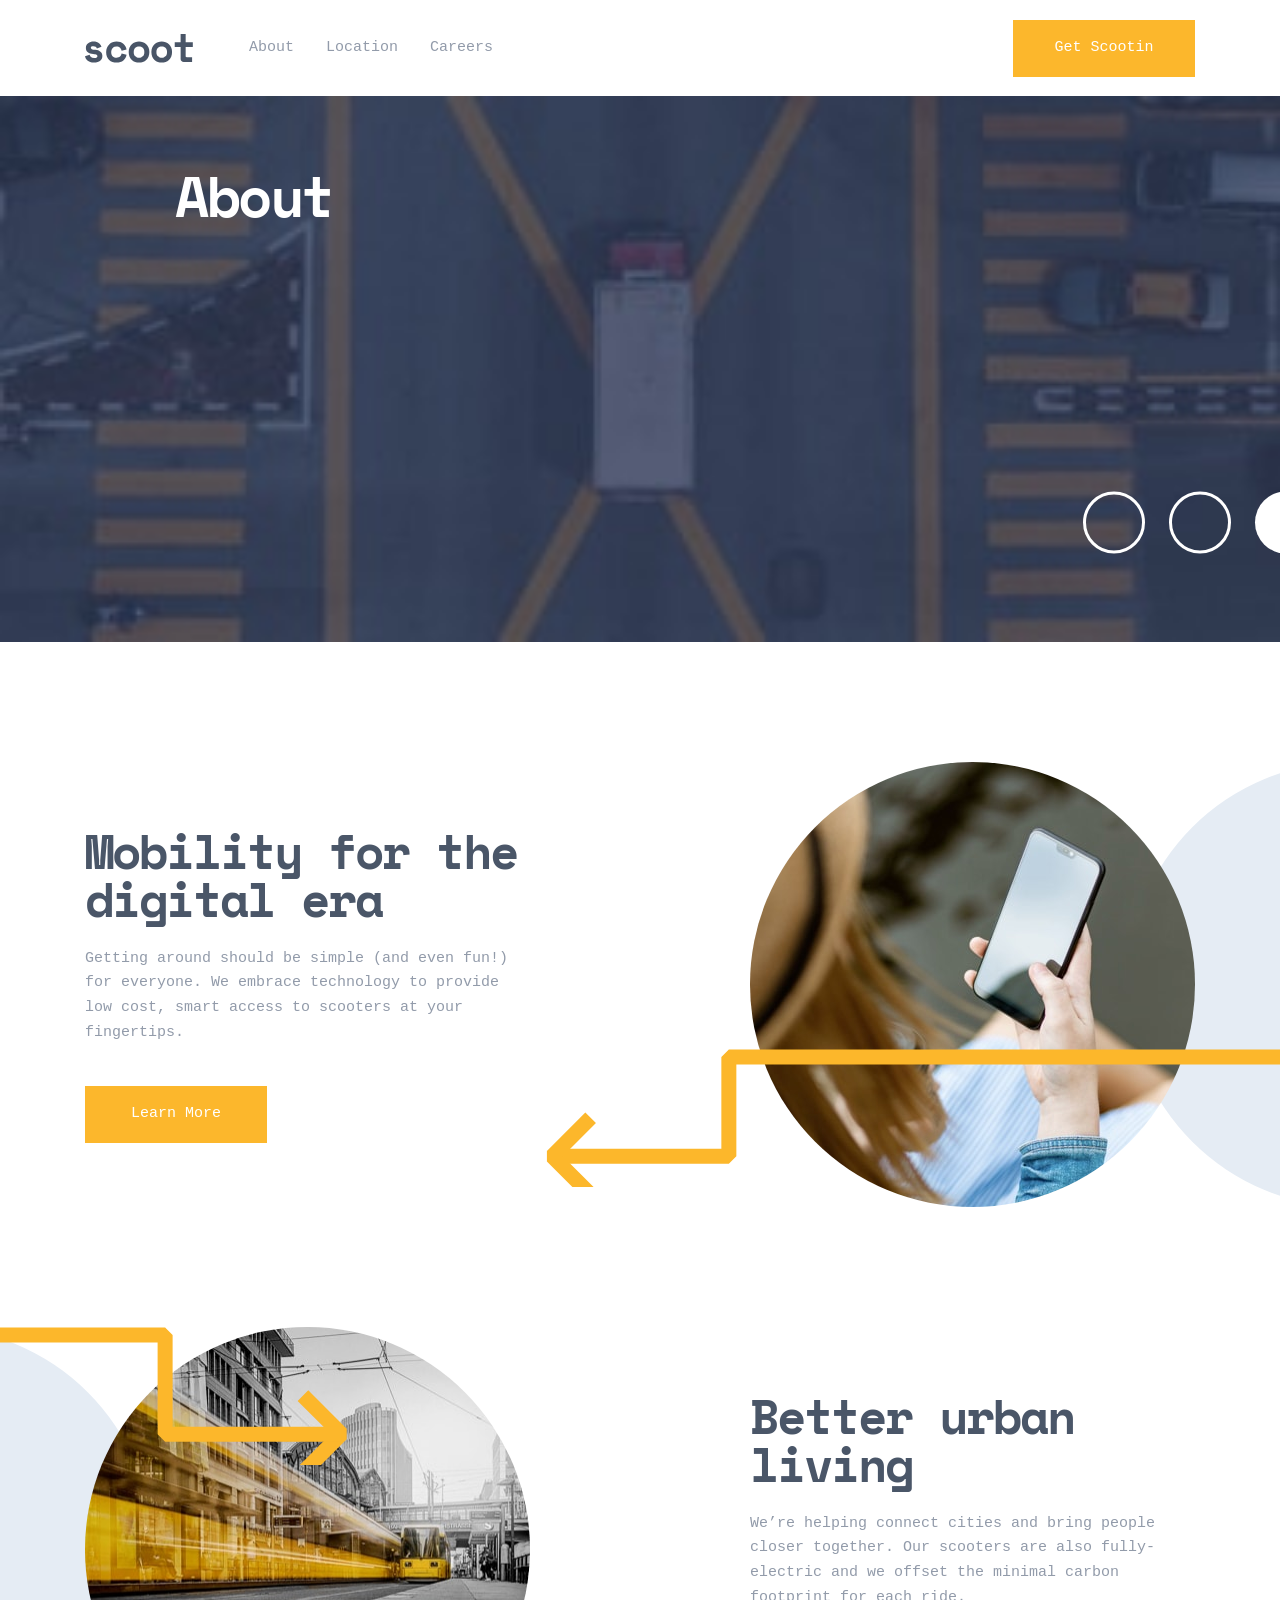
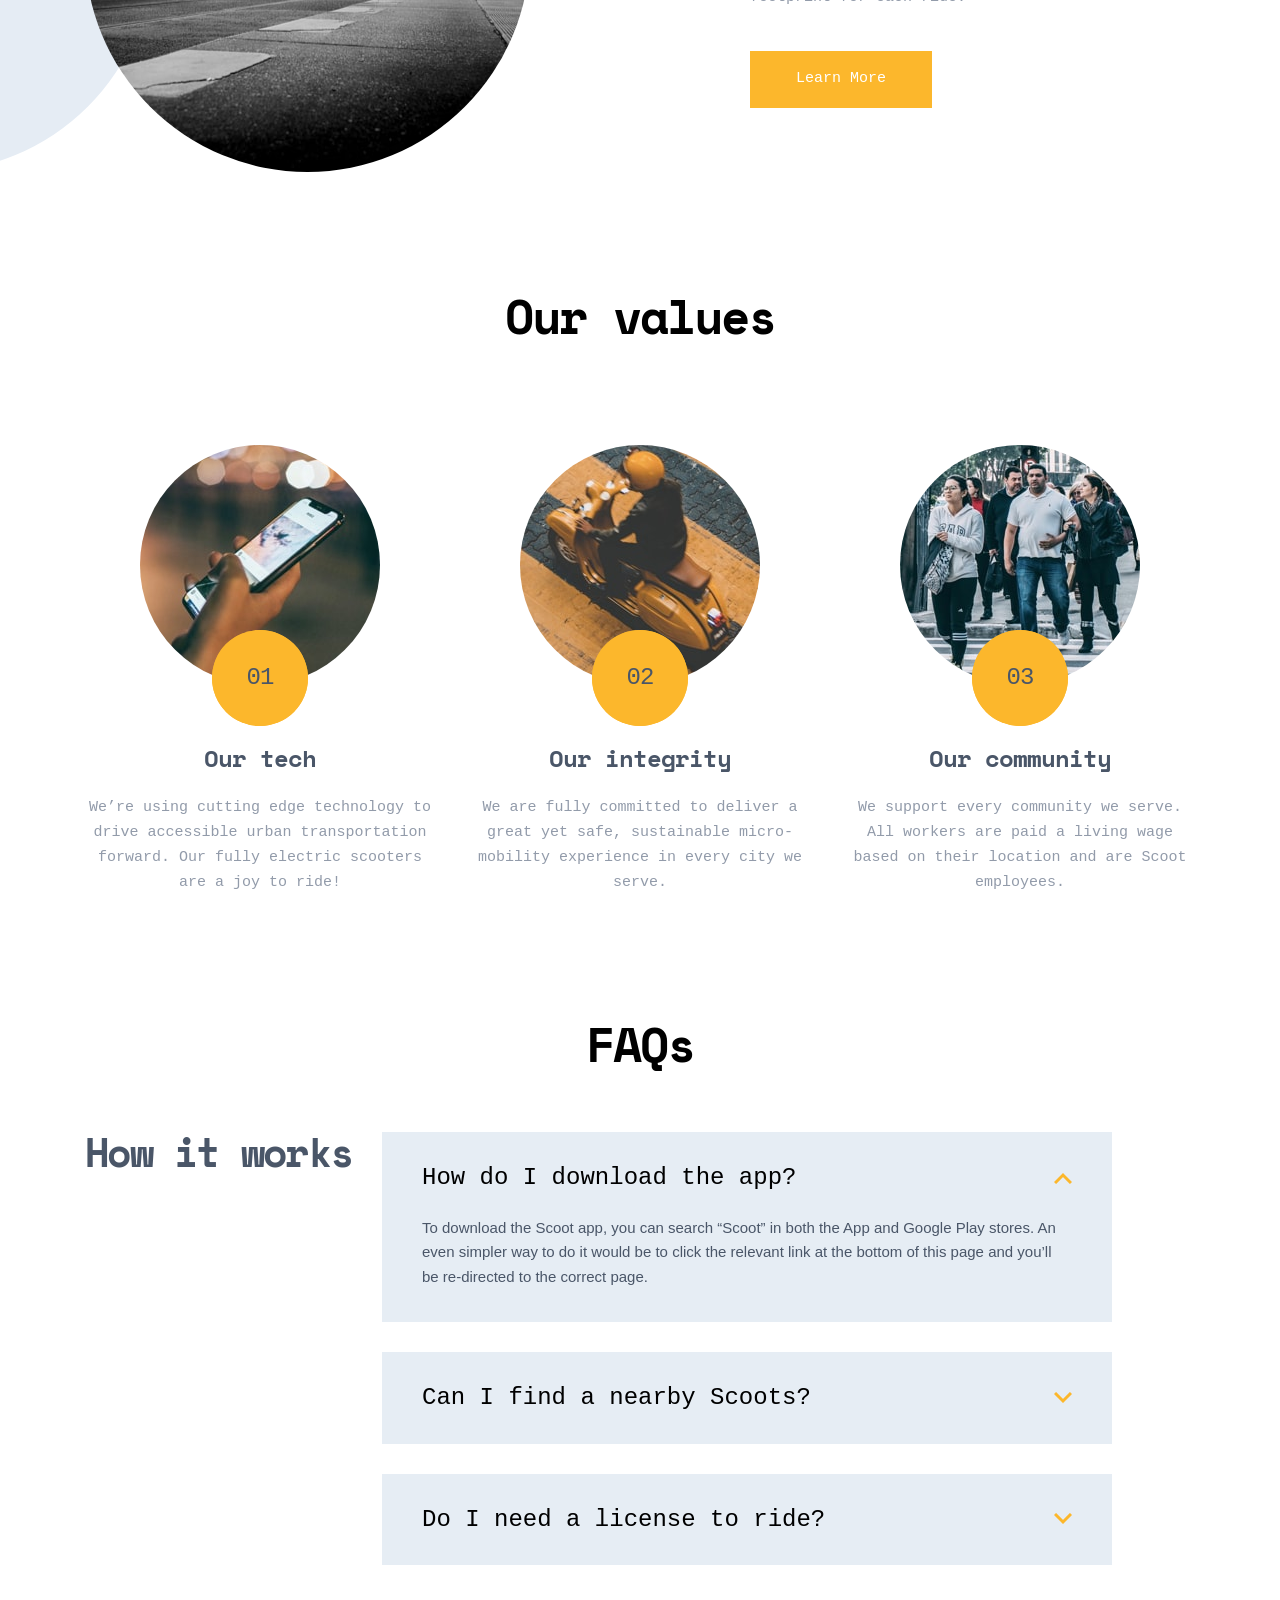
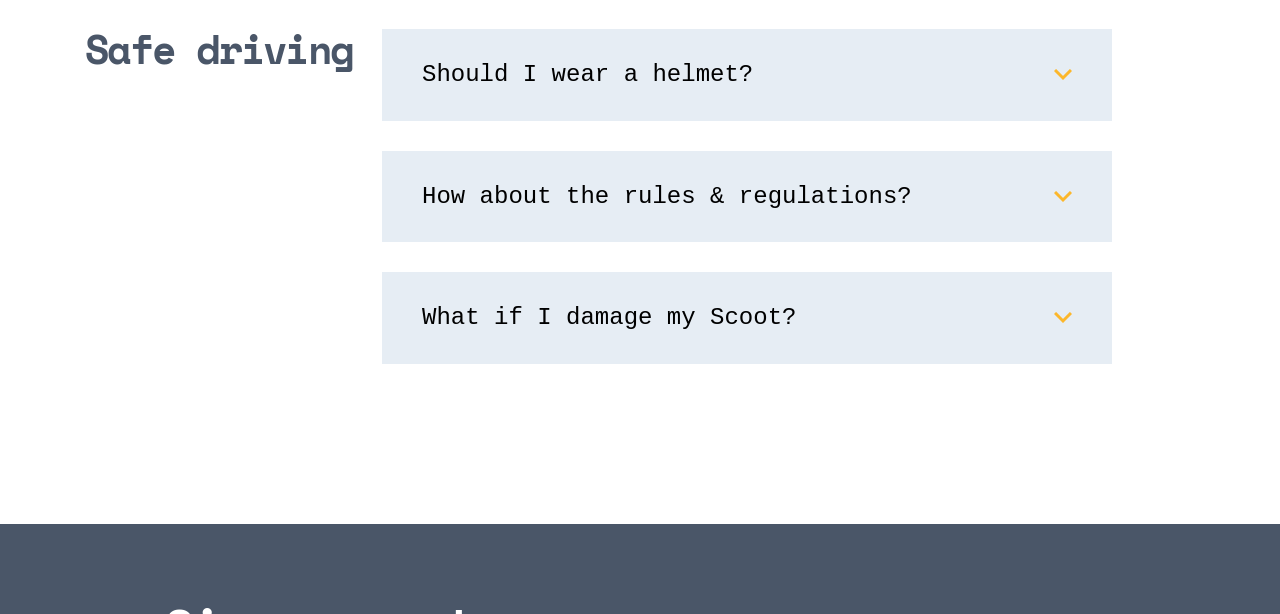
==== commit 98fd3f6e: "Created about desctop-page" ====
--- a/about.html
+++ b/about.html
@@ -84,7 +84,10 @@
       <section class="functions-about">
         <div class="functions__app">
           <div class="functions__app-content container">
-            <img src="./assets/images/digital-era.jpg" alt="images digital era" />
+            <img
+              src="./assets/images/digital-era.jpg"
+              alt="images digital era"
+            />
             <div class="functions-content">
               <h2>Mobility for the digital era</h2>
               <p>
@@ -98,13 +101,16 @@
         </div>
         <div class="functions__coming">
           <div class="functions__coming-content container">
-            <img src="./assets/images/better-living.jpg" alt="image better living" />
+            <img
+              src="./assets/images/better-living.jpg"
+              alt="image better living"
+            />
             <div class="functions-content">
               <h2>Better urban living</h2>
               <p>
-                We’re helping connect cities and bring people closer
-      together. Our scooters are also fully-electric and we offset the minimal
-      carbon footprint for each ride.
+                We’re helping connect cities and bring people closer together.
+                Our scooters are also fully-electric and we offset the minimal
+                carbon footprint for each ride.
               </p>
               <button class="primary__btn">Learn More</button>
             </div>
@@ -115,56 +121,241 @@
         <h2>Our values</h2>
         <div class="our__block">
           <div>
-            <img src="./assets/images/our-tech.jpg" alt="our tech">
-            <span>01</span>
+            <img src="./assets/images/our-tech.jpg" alt="our tech" />
+            <!-- <span>01</span> -->
             <h4>Our tech</h4>
-            <p>We’re using cutting
-      edge technology to drive accessible urban transportation forward. Our
-      fully electric scooters are a joy to ride!</p>
+            <p>
+              We’re using cutting edge technology to drive accessible urban
+              transportation forward. Our fully electric scooters are a joy to
+              ride!
+            </p>
           </div>
           <div>
-            <img src="./assets/images/our-integrity.jpg" alt="our integrity">
-            <span>02</span>
+            <img src="./assets/images/our-integrity.jpg" alt="our integrity" />
+            <!-- <span>02</span> -->
             <h4>Our integrity</h4>
-            <p>We are fully
-      committed to deliver a great yet safe, sustainable micro-mobility
-      experience in every city we serve.</p>
+            <p>
+              We are fully committed to deliver a great yet safe, sustainable
+              micro-mobility experience in every city we serve.
+            </p>
           </div>
           <div>
-            <img src="./assets/images/our-community.jpg" alt="our community">
-            <span>03</span>
+            <img src="./assets/images/our-community.jpg" alt="our community" />
+            <!-- <span>03</span> -->
             <h4>Our community</h4>
-            <p>We support every
-      community we serve. All workers are paid a living wage based on their
-      location and are Scoot employees.</p>
-          </div>          
+            <p>
+              We support every community we serve. All workers are paid a living
+              wage based on their location and are Scoot employees.
+            </p>
+          </div>
         </div>
       </section>
-      <section>
+      <section class="faqs container">
         <h2>FAQs</h2>
-         How it works How do I download the
-      app? To download the Scoot app, you can search “Scoot” in both the App and
-      Google Play stores. An even simpler way to do it would be to click the
-      relevant link at the bottom of this page and you’ll be re-directed to the
-      correct page. Can I find a nearby Scoots? Definitely! Simply open up the
-      app and allow us to find your location while using it. We'll show you all
-      of the closest Scoots and some extra useful information. Do I need a
-      license to ride? Yup! We provide information inside the app regarding
-      local laws and the license you need to be able to ride our Scoots. Safe
-      driving Should I wear a helmet? Yes, please do! All cities have different
-      laws. But we strongly strongly strongly recommend always wearing a helmet
-      regardless of the local laws. We like you and we want you to be as safe as
-      possible while Scooting. How about the rules & regulations? Now is not the
-      time to be a rule breaker. Be sure you're complying with all local laws
-      and regulations. Also, just be a good human being. Be sure not to park
-      your Scoot where it can block access to buildings or get in people's way.
-      What if I damage my Scoot? Be sure to read our terms and conditions
-      carefully. Not the most fun job we know but we make it as clear as
-      possible. There's an option to add insurance for each trip, or you can
-      sign up for annual insurance if you're a regular Scooter.
+        <div class="works">
+          <h3>How it works</h3>
+          <div class="accordion">
+            <div class="accordion__item active">
+              <h5>
+                <button
+                  type="button"
+                  class="accordion__trigger"
+                  aria-expanded="false"
+                >
+                  <span>How do I download the app?</span
+                  ><svg
+                    xmlns="http://www.w3.org/2000/svg"
+                    width="18"
+                    height="12"
+                  >
+                    <path
+                      aria-hidden="true"
+                      fill="none"
+                      stroke="#FCB72B"
+                      stroke-width="3"
+                      d="M1 1l8 8 8-8"
+                    />
+                  </svg>
+                </button>
+              </h5>
+              <div class="accordion__panel" role="region">
+                <p class="lexend-deca-regular">
+                  To download the Scoot app, you can search “Scoot” in both the
+                  App and Google Play stores. An even simpler way to do it would
+                  be to click the relevant link at the bottom of this page and
+                  you’ll be re-directed to the correct page.
+                </p>
+              </div>
+            </div>
+            <div class="accordion__item">
+              <h5>
+                <button
+                  type="button"
+                  class="accordion__trigger"
+                  aria-expanded="false"
+                >
+                  <span>Can I find a nearby Scoots?</span
+                  ><svg
+                    aria-hidden="true"
+                    xmlns="http://www.w3.org/2000/svg"
+                    width="18"
+                    height="12"
+                  >
+                    <path
+                      aria-expanded="true"
+                      fill="none"
+                      stroke="#FCB72B"
+                      stroke-width="3"
+                      d="M1 1l8 8 8-8"
+                    />
+                  </svg>
+                </button>
+              </h5>
+              <div class="accordion__panel" role="region">
+                <p class="lexend-deca-regular">
+                  Definitely! Simply open up the app and allow us to find your
+                  location while using it. We'll show you all of the closest
+                  Scoots and some extra useful information.
+                </p>
+              </div>
+            </div>
+            <div class="accordion__item">
+              <h5>
+                <button
+                  type="button"
+                  class="accordion__trigger"
+                  aria-expanded="false"
+                >
+                  <span>Do I need a license to ride?</span
+                  ><svg
+                  aria-hidden="true"
+                    xmlns="http://www.w3.org/2000/svg"
+                    width="18"
+                    height="12"
+                  >
+                    <path
+                      aria-expanded="true"
+                      fill="none"
+                      stroke="#FCB72B"
+                      stroke-width="3"
+                      d="M1 1l8 8 8-8"
+                    />
+                  </svg>
+                </button>
+              </h5>
+              <div class="accordion__panel" role="region">
+                <p class="lexend-deca-regular">
+                  Yup! We provide information inside the app regarding local
+                  laws and the license you need to be able to ride our Scoots.
+                </p>
+              </div>
+            </div>
+          </div>
+        </div>
+        <div class="safe">
+          <h3>Safe driving</h3>
+          <div class="accordion">
+            <div class="accordion__item">
+              <h5>
+                <button
+                  type="button"
+                  class="accordion__trigger"
+                  aria-expanded="false"
+                >
+                  <span>Should I wear a helmet?</span
+                  ><svg
+                  aria-hidden="true"
+                    xmlns="http://www.w3.org/2000/svg"
+                    width="18"
+                    height="12"
+                  >
+                    <path
+                      aria-hidden="true"
+                      fill="none"
+                      stroke="#FCB72B"
+                      stroke-width="3"
+                      d="M1 1l8 8 8-8"
+                    />
+                  </svg>
+                </button>
+              </h5>
+              <div class="accordion__panel" role="region">
+                <p class="lexend-deca-regular">
+                  Yes, please do! All cities have different laws. But we
+                  strongly strongly strongly recommend always wearing a helmet
+                  regardless of the local laws. We like you and we want you to
+                  be as safe as possible while Scooting.
+                </p>
+              </div>
+            </div>
+            <div class="accordion__item">
+              <h5>
+                <button
+                  type="button"
+                  class="accordion__trigger"
+                  aria-expanded="false"
+                >
+                  <span>How about the rules & regulations?</span
+                  ><svg
+                  aria-hidden="true"
+                    xmlns="http://www.w3.org/2000/svg"
+                    width="18"
+                    height="12"
+                  >
+                    <path
+                      aria-expanded="true"
+                      fill="none"
+                      stroke="#FCB72B"
+                      stroke-width="3"
+                      d="M1 1l8 8 8-8"
+                    />
+                  </svg>
+                </button>
+              </h5>
+              <div class="accordion__panel" role="region">
+                <p class="lexend-deca-regular">
+                  Now is not the time to be a rule breaker. Be sure you're
+                  complying with all local laws and regulations. Also, just be a
+                  good human being. Be sure not to park your Scoot where it can
+                  block access to buildings or get in people's way.
+                </p>
+              </div>
+            </div>
+            <div class="accordion__item">
+              <h5>
+                <button
+                  type="button"
+                  class="accordion__trigger"
+                  aria-expanded="false"
+                >
+                  <span>What if I damage my Scoot?</span
+                  ><svg
+                    xmlns="http://www.w3.org/2000/svg"
+                    width="18"
+                    height="12"
+                  >
+                    <path
+                      aria-hidden="true"
+                      fill="none"
+                      stroke="#FCB72B"
+                      stroke-width="3"
+                      d="M1 1l8 8 8-8"
+                    />
+                  </svg>
+                </button>
+              </h5>
+              <div class="accordion__panel" role="region">
+                <p class="lexend-deca-regular">
+                  Be sure to read our terms and conditions carefully. Not the
+                  most fun job we know but we make it as clear as possible.
+                  There's an option to add insurance for each trip, or you can
+                  sign up for annual insurance if you're a regular Scooter.
+                </p>
+              </div>
+            </div>
+          </div>
+        </div>
       </section>
-
-                 
       <section class="sign">
         <h2>Sign up and Scoot off today</h2>
         <div class="sign__images">
--- a/css/style.css
+++ b/css/style.css
@@ -461,6 +461,7 @@
     }
   }
   .our {
+    margin-block-end: 123px;
     h2 {
       text-align: center;
       margin-block-end: 103px;
@@ -469,31 +470,135 @@
       display: flex;
       align-items: center;
       column-gap: 30px;
-      position: relative;
-      img {
-        border-radius: 50%;
-      }
-      span {
-        display: flex;
-        flex-direction: column;
-        justify-content: center;
-        align-items: center;
-        padding: 0px;
-        position: absolute;
-        width: 96px;
-        height: 96px;
-        left: 80px;
-        bottom: 35px;
-        background: var(--amber-40);
-        border-radius: 48px;
-        font-size: 24px;
-        line-height: 115%;
-        text-align: center;
-        letter-spacing: -1px;
-        color: var(--slate-600);
-      }
-    }
-  }
+      height: 454px;
+      div {
+        max-width: 350px;
+        /* height: 454px; */
+        position: relative;
+        /* Увеличиваем счётчик для каждого div */
+        counter-increment: numbers;
+        ::before {
+          display: flex;
+          justify-content: center;
+          align-items: center;
+          position: absolute;
+          /* Ключевое изменение: задаем формат с ведущим нулем */
+          content: counter(numbers, decimal-leading-zero);
+          width: 96px;
+          height: 96px;
+          /* Позиционируем от верхнего края картинки */
+          left: 50%;
+          /* Идеально центрирует по горизонтали */
+          transform: translateX(-50%);
+          /* left: 120px; */
+          top: 185px;
+          /* bottom: 110px; */
+          background: var(--amber-40);
+          border-radius: 48px;
+          font-size: 24px;
+          line-height: 115%;
+          text-align: center;
+          letter-spacing: -1px;
+          color: var(--slate-600);
+        }
+        img {
+          border-radius: 50%;
+          margin: 0 auto 60px auto;
+          /* СОЗДАЕМ ПРОБЕЛ ТУТ: сдвигаем заголовок вниз, освобождая место под круг */
+          /* margin-block-end: 60px; */
+        }
+        h4 {
+          font-size: 24px;
+          line-height: 115%;
+          text-align: center;
+          letter-spacing: -1px;
+          color: var(--slate-600);
+          margin-block-end: 24px;
+        }
+        p {
+          line-height: 165%;
+          text-align: center;
+          color: var(--slate-400);
+        }
+      }
+    }
+  }
+  .faqs {
+    margin-block-end: 160px;
+    h2 {
+      text-align: center;
+      margin-block-end: 64px;
+    }
+    h3 {
+      font-size: 40px;
+      line-height: 100%;
+      letter-spacing: -1.75px;
+      color: var(--slate-600);
+    }
+    .works {
+      display: flex;
+      align-items: flex-start;
+      column-gap: 30px;
+      margin-block-end: 64px;
+    }
+    .accordion {
+      max-width: 730px;
+      display: flex;
+      flex-direction: column;
+      row-gap: 30px;
+      align-items: center;
+      .accordion__item {
+        background: var(--slate-100);
+        padding: 32px 40px;
+        h5 {
+          font-size: 24px;
+          line-height: 115%;
+          letter-spacing: -1px;
+          color: var(--slate-600);
+          /* margin-block-end: 24px; */
+          .accordion__trigger {
+            /* width: 100% заставляет кнопку занять всю ширину заголовка <h5>, иначе она сожмется по размеру текста. */
+            width: 100%;
+            display: flex;
+            flex-flow: row nowrap;
+            align-items: center;
+            justify-content: space-between;
+            text-align: left;
+          }
+        }
+        p {
+          line-height: 165%;
+          color: var(--slate-600);
+        }
+      }
+      .accordion__panel {
+        max-height: 0;
+        visibility: hidden;
+        color: transparent;
+        transition:
+          max-height 300ms ease-in-out,
+          visibility 300ms ease-in-out,
+          color 300ms ease-in-out;
+      }
+      .active h5 {
+        margin-bottom: 24px;
+      }
+      .active .accordion__panel {
+        max-height: 500px;
+        visibility: visible;
+      }
+      .active .accordion__trigger svg {
+        transform: rotate(180deg);
+      }
+    }
+
+    .safe {
+      display: flex;
+      align-items: flex-start;
+      column-gap: 30px;
+    }
+  }
+
   .sign {
     max-width: 1440px;
     width: 100%;
@@ -565,6 +670,7 @@
       picture {
         width: 768px;
         height: 650px;
+        margin-inline: auto;
         img {
           width: 768px;
           height: 650px;
@@ -773,6 +879,9 @@
           left: -330px;
           bottom: -140px;
         }
+        p {
+          max-width: 311px;
+        }
       }
     }
     .services {
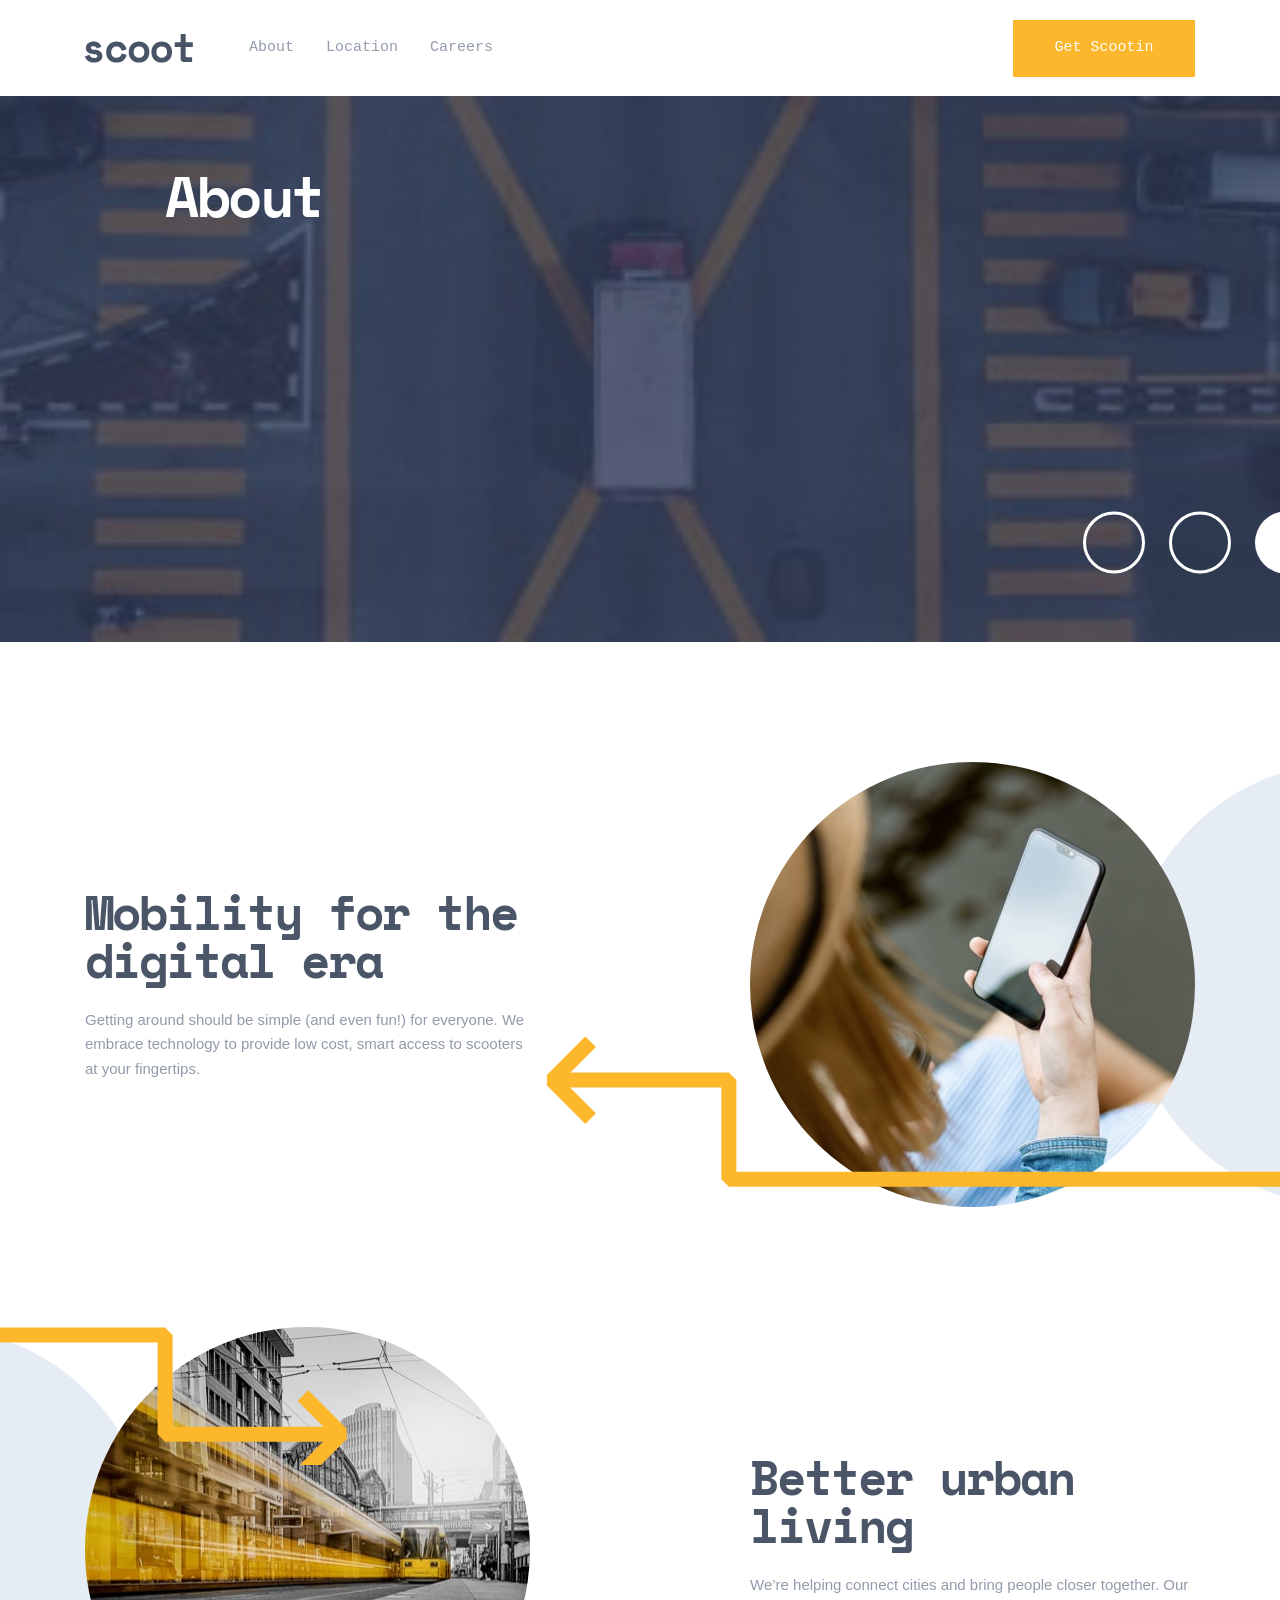
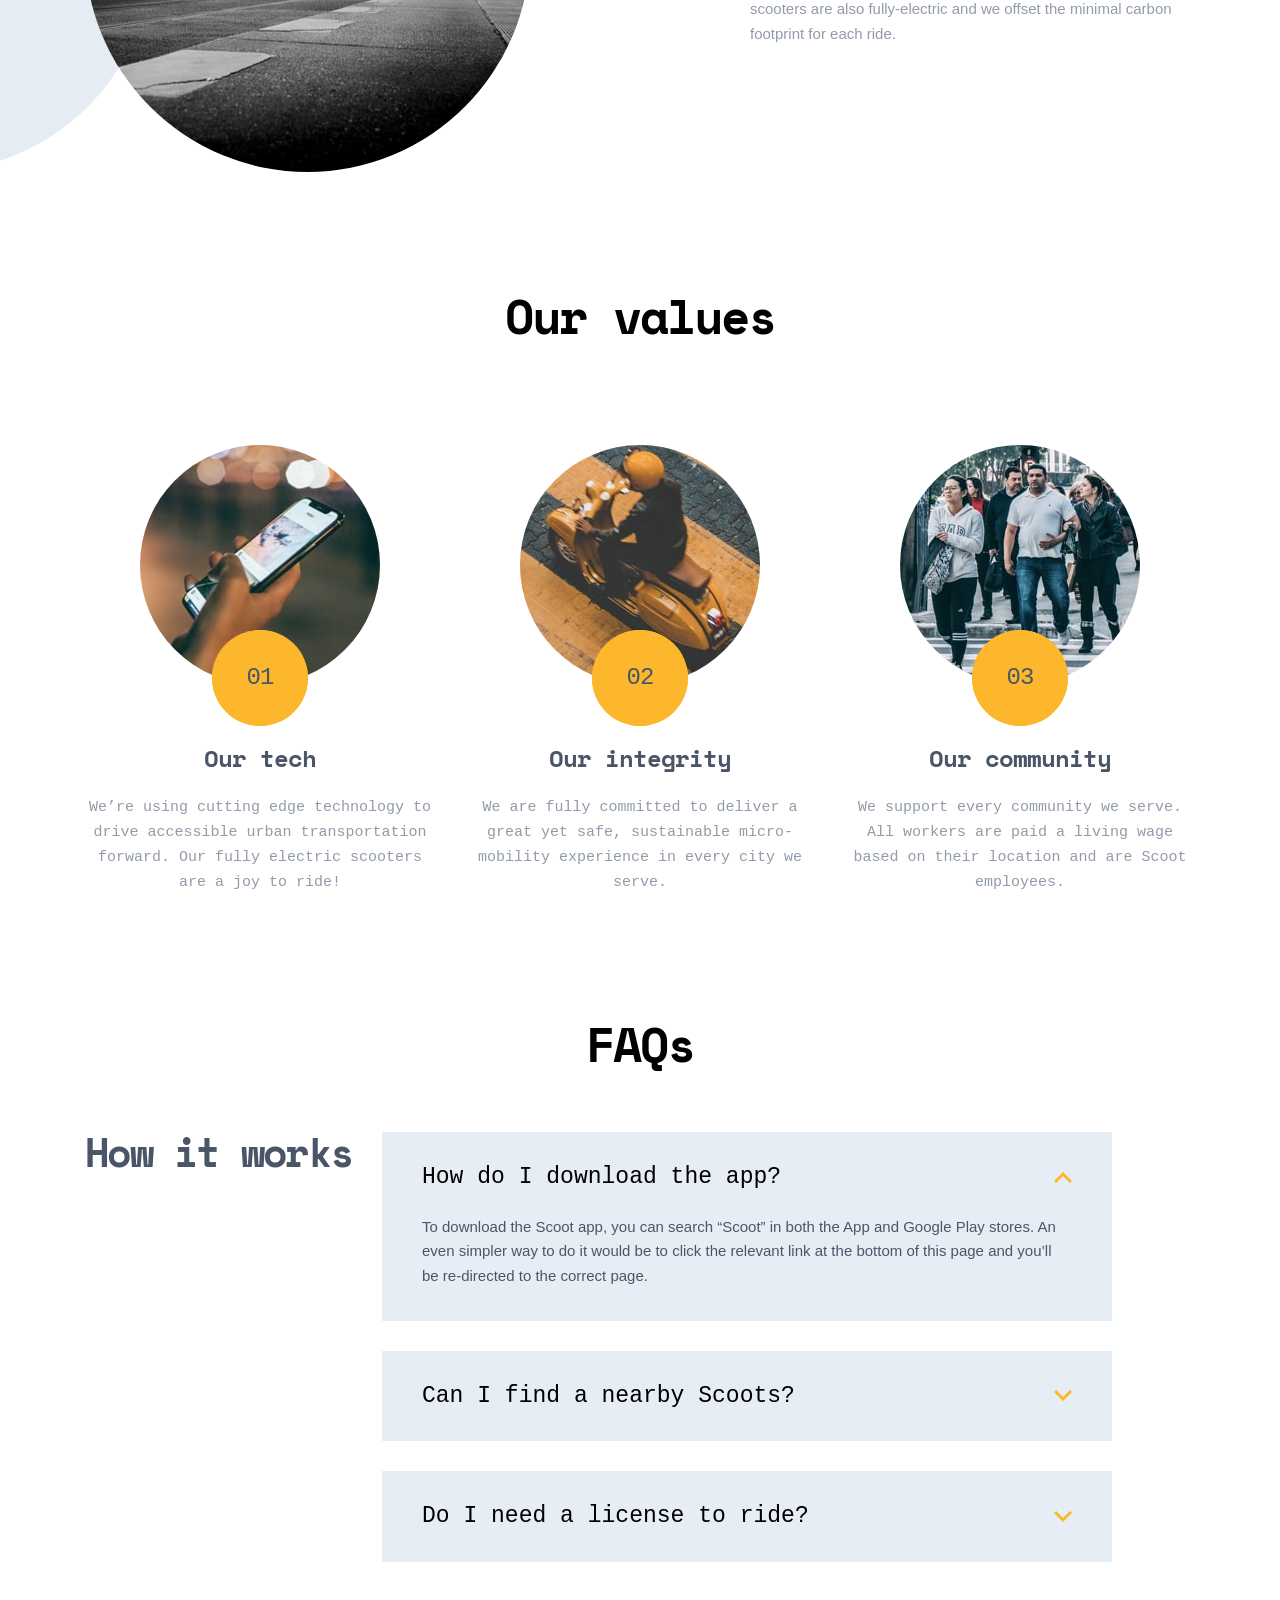
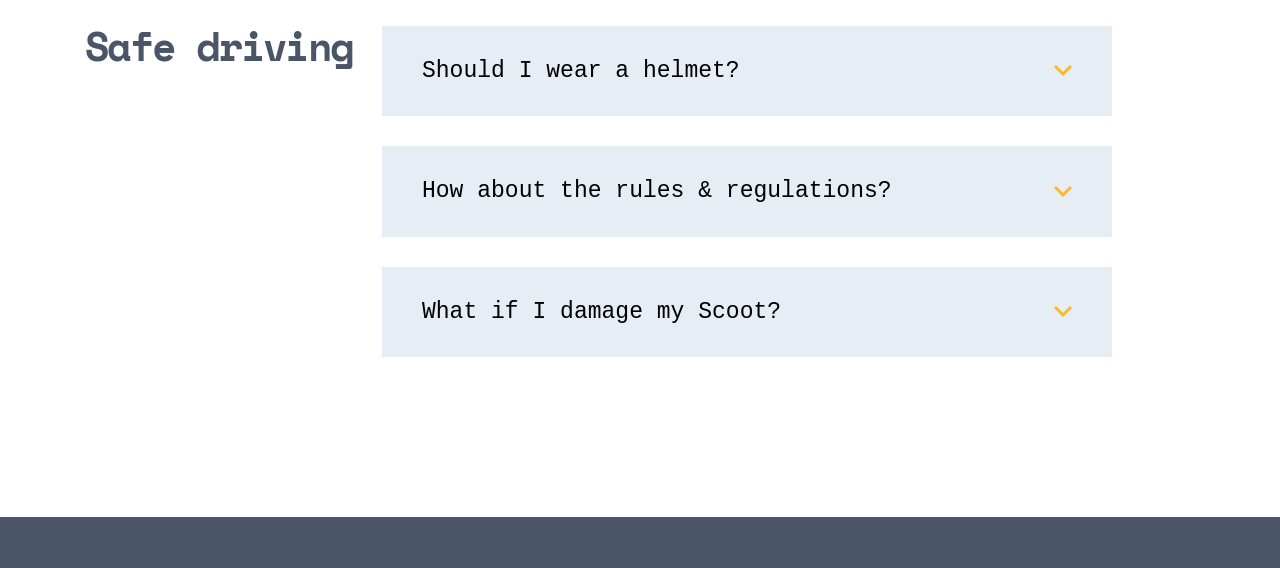
==== commit 00e2ec9d: "Created servises page" ====
--- a/about.html
+++ b/about.html
@@ -77,7 +77,7 @@
           />
           <img src="./assets/images/about-hero-desktop.jpg" alt="home hero" />
         </picture>
-        <div class="container">
+        <div>
           <h1>About</h1>
         </div>
       </section>
@@ -90,12 +90,12 @@
             />
             <div class="functions-content">
               <h2>Mobility for the digital era</h2>
-              <p>
+              <p class="lexend-deca-regular">
                 Getting around should be simple (and even fun!) for everyone. We
                 embrace technology to provide low cost, smart access to scooters
                 at your fingertips.
               </p>
-              <button class="primary__btn">Learn More</button>
+              <!-- <button class="primary__btn">Learn More</button> -->
             </div>
           </div>
         </div>
@@ -107,12 +107,12 @@
             />
             <div class="functions-content">
               <h2>Better urban living</h2>
-              <p>
+              <p class="lexend-deca-regular">
                 We’re helping connect cities and bring people closer together.
                 Our scooters are also fully-electric and we offset the minimal
                 carbon footprint for each ride.
               </p>
-              <button class="primary__btn">Learn More</button>
+              <!-- <button class="primary__btn">Learn More</button> -->
             </div>
           </div>
         </div>
@@ -228,7 +228,7 @@
                 >
                   <span>Do I need a license to ride?</span
                   ><svg
-                  aria-hidden="true"
+                    aria-hidden="true"
                     xmlns="http://www.w3.org/2000/svg"
                     width="18"
                     height="12"
@@ -264,7 +264,7 @@
                 >
                   <span>Should I wear a helmet?</span
                   ><svg
-                  aria-hidden="true"
+                    aria-hidden="true"
                     xmlns="http://www.w3.org/2000/svg"
                     width="18"
                     height="12"
@@ -297,7 +297,7 @@
                 >
                   <span>How about the rules & regulations?</span
                   ><svg
-                  aria-hidden="true"
+                    aria-hidden="true"
                     xmlns="http://www.w3.org/2000/svg"
                     width="18"
                     height="12"
--- a/css/style.css
+++ b/css/style.css
@@ -231,7 +231,7 @@
       background-repeat: no-repeat;
       width: 452px;
       height: 151px;
-      bottom: 0;
+      bottom: -20px;
       right: -255px;
     }
     picture {
@@ -255,7 +255,134 @@
         font-size: clamp(40px, calc(0.592rem + 4.588vw), 56px);
         line-height: 100%;
         letter-spacing: -2.5px;
-        margin-block-end: 40px;
+      }
+    }
+  }
+  .careers-hero {
+    max-width: 1440px;
+    margin-inline: auto;
+    display: grid;
+    grid-template-areas: "hero";
+    position: relative;
+    overflow: hidden;
+    &::after {
+      position: absolute;
+      content: "";
+      background-image: url("../assets/patterns/white-circles.svg");
+      background-repeat: no-repeat;
+      width: 452px;
+      height: 151px;
+      bottom: -20px;
+      right: -255px;
+    }
+    picture {
+      grid-area: hero;
+      width: 100%;
+      height: 100%;
+      img {
+        width: 100%;
+        height: 100%;
+        object-fit: cover;
+      }
+    }
+    div {
+      grid-area: hero;
+      /* контент всегда поверх картинки */
+      z-index: 2;
+      text-align: start;
+      color: var(--neutral-0);
+      margin: 72px 0 72px 165px;
+      h1 {
+        font-size: clamp(40px, calc(0.592rem + 4.588vw), 56px);
+        line-height: 100%;
+        letter-spacing: -2.5px;
+      }
+    }
+  }
+  .locations-hero {
+    max-width: 1440px;
+    margin-inline: auto;
+    display: grid;
+    grid-template-areas: "hero";
+    position: relative;
+    overflow: hidden;
+    &::after {
+      position: absolute;
+      content: "";
+      background-image: url("../assets/patterns/white-circles.svg");
+      background-repeat: no-repeat;
+      width: 452px;
+      height: 151px;
+      bottom: -20px;
+      right: -255px;
+    }
+    picture {
+      grid-area: hero;
+      width: 100%;
+      height: 100%;
+      img {
+        width: 100%;
+        height: 100%;
+        object-fit: cover;
+      }
+    }
+    div {
+      grid-area: hero;
+      /* контент всегда поверх картинки */
+      z-index: 2;
+      text-align: start;
+      color: var(--neutral-0);
+      margin: 72px 0 72px 165px;
+      h1 {
+        font-size: clamp(40px, calc(0.592rem + 4.588vw), 56px);
+        line-height: 100%;
+        letter-spacing: -2.5px;
+      }
+    }
+  }
+  .map {
+    max-width: 1110px;
+    margin-inline: auto;
+    margin-block: 120px;
+    position: relative;
+    picture {
+      /* position: relative; */
+      width: 100%;
+      height: 100%;
+      img {
+        width: 100%;
+        height: 100%;
+        object-fit: cover;
+      }
+    }
+    p {
+      font-size: 24px;
+      line-height: 115%;
+      text-align: center;
+      letter-spacing: -1px;
+      color: var(--slate-600);
+      width: 189px;
+      height: 88px;
+      background-color: var(--amber-40);
+      display: flex;
+      align-items: center;
+      justify-content: center;
+      position: absolute;
+      &:nth-child(1) {
+        top: 230px;
+        left: 200px;
+      }
+      &:nth-child(2) {
+        top: 175px;
+        left: 540px;
+      }
+      &:nth-child(3) {
+        top: 240px;
+        left: 1100px;
+      }
+      &:nth-child(4) {
+        top: 400px;
+        left: 1038px;
       }
     }
   }
@@ -406,7 +533,6 @@
       p {
         line-height: 165%;
         color: var(--slate-400);
-        margin-block-end: 40px;
       }
     }
     img {
@@ -424,8 +550,8 @@
         position: absolute;
         content: "";
         width: 734px;
-        height: 138px;
-        background-image: url("../assets/patterns/left-downward-arrow.svg");
+        height: 151px;
+        background-image: url("../assets/patterns/left-upward-arrow.svg");
         background-repeat: no-repeat;
         bottom: 20px;
         right: 0;
@@ -456,6 +582,53 @@
       .functions__coming-content {
         display: flex;
         align-items: center;
+        column-gap: 220px;
+      }
+    }
+  }
+  .functions-careers {
+    max-width: 1440px;
+    width: 100%;
+    margin: 120px auto;
+    display: flex;
+    flex-direction: column;
+    row-gap: 120px;
+    .functions-content {
+      h2 {
+        color: var(--slate-600);
+        margin-block-end: 24px;
+      }
+      p {
+        line-height: 165%;
+        color: var(--slate-400);
+        margin-block-end: 40px;
+      }
+    }
+    img {
+      width: 445px;
+      height: 445px;
+      border-radius: 50%;
+    }
+    .functions__app {
+      position: relative;
+      background-image: url("../assets/patterns/circle.svg");
+      background-repeat: no-repeat;
+      background-position: 135% 50%;
+      overflow: hidden;
+      &::after {
+        position: absolute;
+        content: "";
+        width: 734px;
+        height: 151px;
+        background-image: url("../assets/patterns/left-downward-arrow.svg");
+        background-repeat: no-repeat;
+        bottom: 0;
+        right: 0;
+      }
+      .functions__app-content {
+        display: flex;
+        align-items: center;
+        flex-direction: row-reverse;
         column-gap: 220px;
       }
     }
@@ -530,7 +703,7 @@
       margin-block-end: 64px;
     }
     h3 {
-      font-size: 40px;
+      font-size: clamp(24px, calc(0.5rem + 5.1vw), 40px);
       line-height: 100%;
       letter-spacing: -1.75px;
       color: var(--slate-600);
@@ -551,7 +724,7 @@
         background: var(--slate-100);
         padding: 32px 40px;
         h5 {
-          font-size: 24px;
+          font-size: clamp(18px, calc(15.273px + 0.606vw), 24px);
           line-height: 115%;
           letter-spacing: -1px;
           color: var(--slate-600);
@@ -598,7 +771,62 @@
       column-gap: 30px;
     }
   }
-
+  .apply {
+    display: flex;
+    align-items: center;
+    justify-content: center;
+    flex-direction: column;
+    row-gap: 30px;
+    margin-block-end: 148px;
+    .apply__block {
+      padding: 32px 40px;
+      width: 100%;
+      background: var(--slate-50);
+      display: flex;
+      align-items: center;
+      justify-content: space-between;
+      .apply__content {
+        h4 {
+          font-size: clamp(1.125rem, calc(0.955rem + 0.606vw), 1.5rem);
+          line-height: 115%;
+          letter-spacing: -1px;
+          color: var(--slate-600);
+          margin-block-end: 8px;
+        }
+        p {
+          line-height: 165%;
+          color: var(--slate-600);
+        }
+      }
+    }
+  }
+  .locations__content {
+    display: flex;
+    align-items: center;
+    margin-block-end: 120px;
+    .locations__content-text {
+      display: flex;
+      align-items: center;
+      flex-grow: 1;
+      column-gap: 30px;
+      h2 {
+        width: 351px;
+        font-size: 48px;
+        line-height: 100%;
+        letter-spacing: -2px;
+        color: var(--slate-600);
+      }
+      p {
+        width: 445px;
+        line-height: 165%;
+        color: var(--slate-400);
+      }
+      .primary__btn {
+        width: 172px;
+        margin-inline-start: auto;
+      }
+    }
+  }
   .sign {
     max-width: 1440px;
     width: 100%;
@@ -702,6 +930,21 @@
         }
       }
     }
+    .hero-about {
+      div {
+        margin-inline-start: 97px;
+      }
+    }
+    .careers-hero {
+      div {
+        margin-inline-start: 97px;
+      }
+    }
+    .locations-hero {
+      div {
+        margin-inline-start: 97px;
+      }
+    }
     .services {
       margin: 0;
       padding-block: 122px 129px;
@@ -759,6 +1002,90 @@
           gap: 64px 0;
         }
       }
+    }
+    .functions-about {
+      margin: 114px 0 112px;
+      row-gap: 112px;
+      .functions-content {
+        h2 {
+          margin-block-end: 40px;
+        }
+      }
+      .functions__app {
+        background-position: 215% 0;
+        &::after {
+          bottom: 0;
+          top: 300px;
+        }
+        .functions__app-content {
+          max-width: 573px;
+          text-align: center;
+          flex-direction: column;
+          gap: 64px 0;
+        }
+      }
+      .functions__coming {
+        background-position: -125% 0;
+        .functions__coming-content {
+          max-width: 573px;
+          text-align: center;
+          flex-direction: column;
+          gap: 64px 0;
+        }
+      }
+    }
+    .functions-careers {
+      margin: 144px 0 116px;
+      .functions-content {
+        h2 {
+          margin-block-end: 40px;
+        }
+        button {
+          margin: 0 auto;
+        }
+      }
+      .functions__app {
+        background-position: 270% 0;
+        &::after {
+          bottom: 0;
+          top: 300px;
+          right: -75px;
+        }
+        .functions__app-content {
+          max-width: 573px;
+          text-align: center;
+          flex-direction: column;
+          gap: 64px 0;
+        }
+      }
+    }
+    .our {
+      margin-block-end: 129px;
+      .our__block {
+        flex-direction: column;
+        gap: 56px 0;
+        height: 100%;
+        div {
+          max-width: 457px;
+        }
+      }
+    }
+    .faqs {
+      margin-block-end: 136px;
+      .works {
+        flex-direction: column;
+        align-items: center;
+        gap: 40px 0;
+      }
+      .safe {
+        flex-direction: column;
+        align-items: center;
+        gap: 40px 0;
+      }
+    }
+    .apply {
+      row-gap: 16px;
+      margin-block-end: 138px;
     }
     .sign {
       flex-direction: column;
@@ -884,6 +1211,30 @@
         }
       }
     }
+    .hero-about {
+      &&::after {
+        display: none;
+      }
+      div {
+        margin: 60px auto;
+      }
+    }
+    .careers-hero {
+      &&::after {
+        display: none;
+      }
+      div {
+        margin: 60px auto;
+      }
+    }
+    .locations-hero {
+      &&::after {
+        display: none;
+      }
+      div {
+        margin: 60px auto;
+      }
+    }
     .services {
       padding-block: 116px 114px;
       &::after {
@@ -946,6 +1297,93 @@
         }
       }
     }
+    .functions-about {
+      margin: 68px 0 120px;
+      row-gap: 120px;
+      img {
+        width: 311px;
+        height: 311px;
+      }
+      .functions-content {
+        h2 {
+          margin-block-end: 32px;
+        }
+      }
+      .functions__app {
+        background-image: none;
+        &::after {
+          right: 0;
+          left: 40px;
+          top: 135px;
+        }
+      }
+      .functions__coming {
+        background-image: none;
+        &::before {
+          left: --100px;
+        }
+      }
+    }
+    .functions-careers {
+      margin: 68px 0 116px;
+      img {
+        width: 311px;
+        height: 311px;
+      }
+      .functions__app {
+        background-image: none;
+        &::after {
+          left: 40px;
+          top: 165px;
+        }
+        .functions__app-content {
+          row-gap: 32px;
+          .functions-content {
+            h2 {
+              margin-block-end: 32px;
+            }
+            p {
+              margin-block-end: 32px;
+            }
+          }
+        }
+      }
+    }
+    .our {
+      margin-block-end: 133px;
+      h2 {
+        margin-block-end: 64px;
+      }
+    }
+    .faqs {
+      margin-block-end: 120px;
+      h2 {
+        margin-block-end: 48px;
+      }
+      .accordion {
+        row-gap: 16px;
+        .accordion__item {
+          padding: 32px 30px;
+          span {
+            width: 233px;
+          }
+        }
+      }
+    }
+    .apply {
+      margin-block-end: 120px;
+      .apply__block {
+        padding-inline: 32px;
+        flex-direction: column;
+        row-gap: 16px;
+        .apply__content {
+          h4 {
+            text-align: center;
+            margin-block-end: 4px;
+          }
+        }
+      }
+    }
     .sign {
       height: 320px;
       background-position: 80% 100%;
